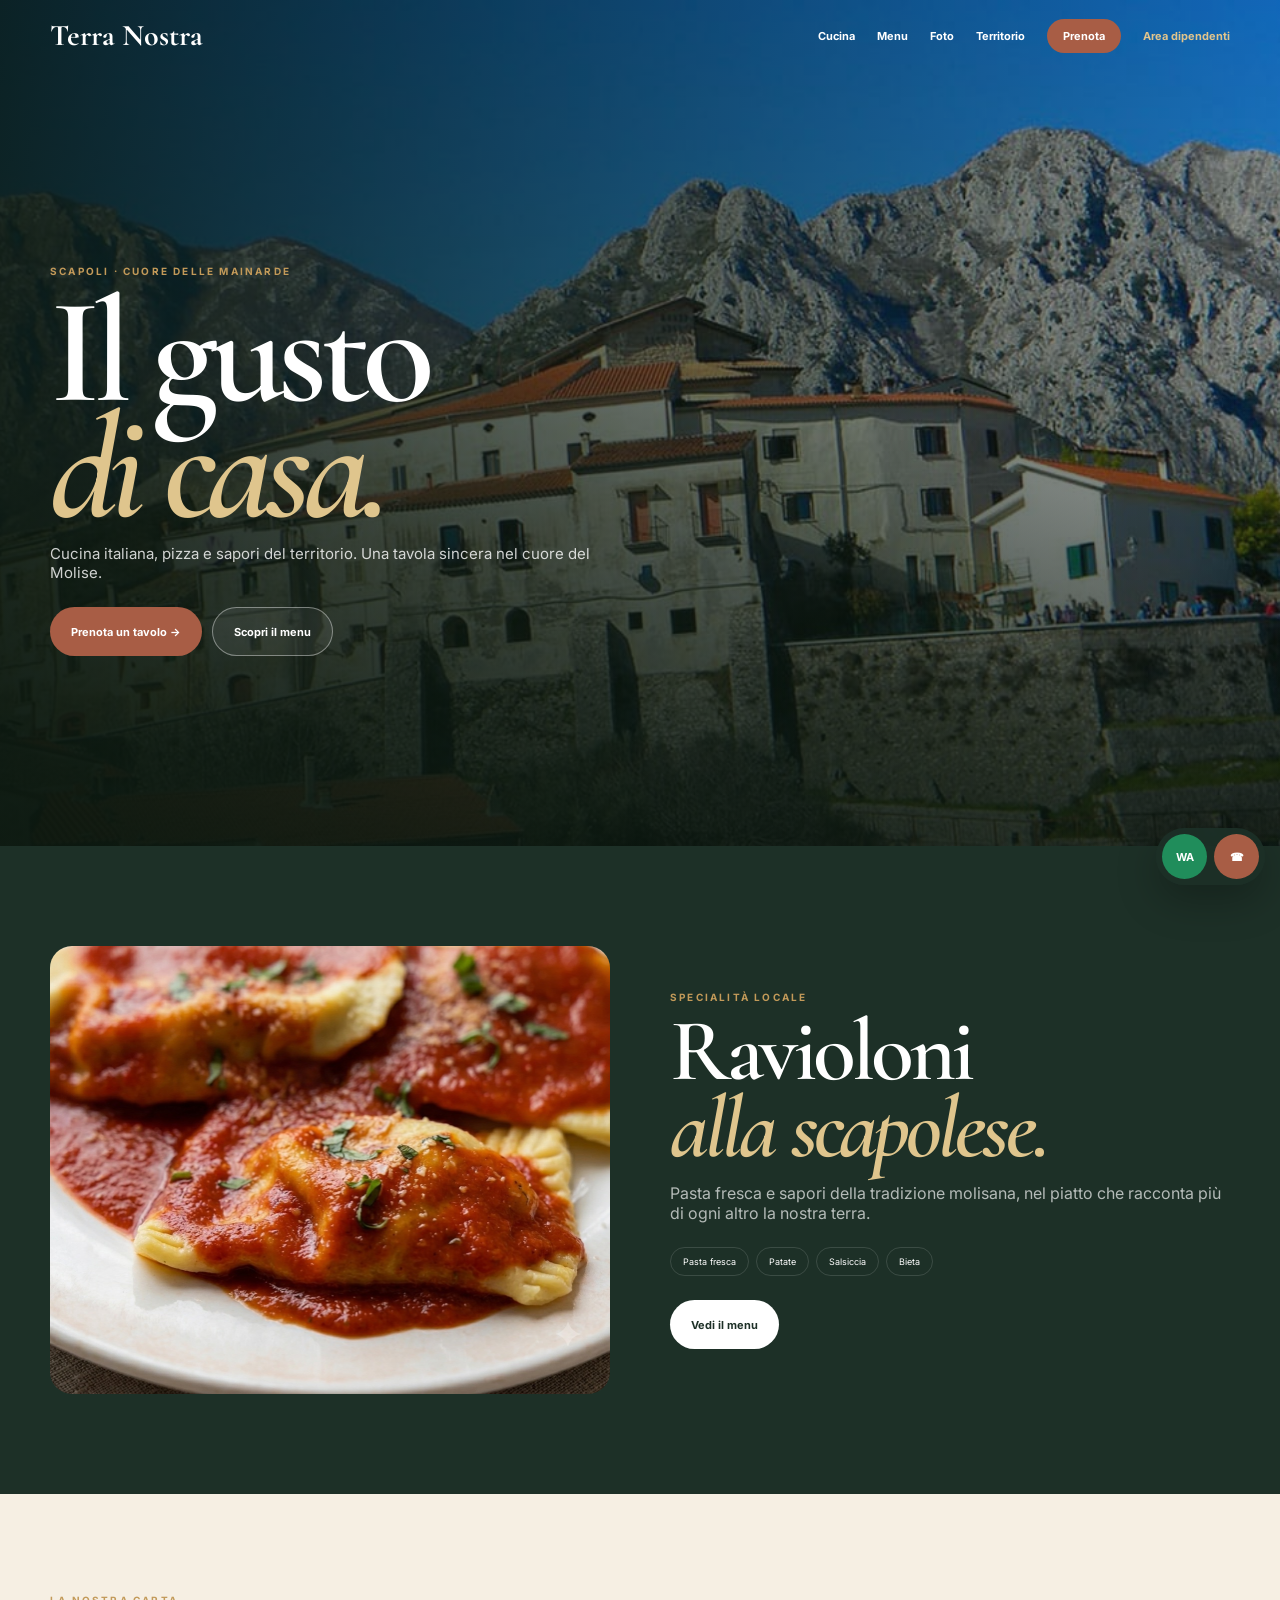
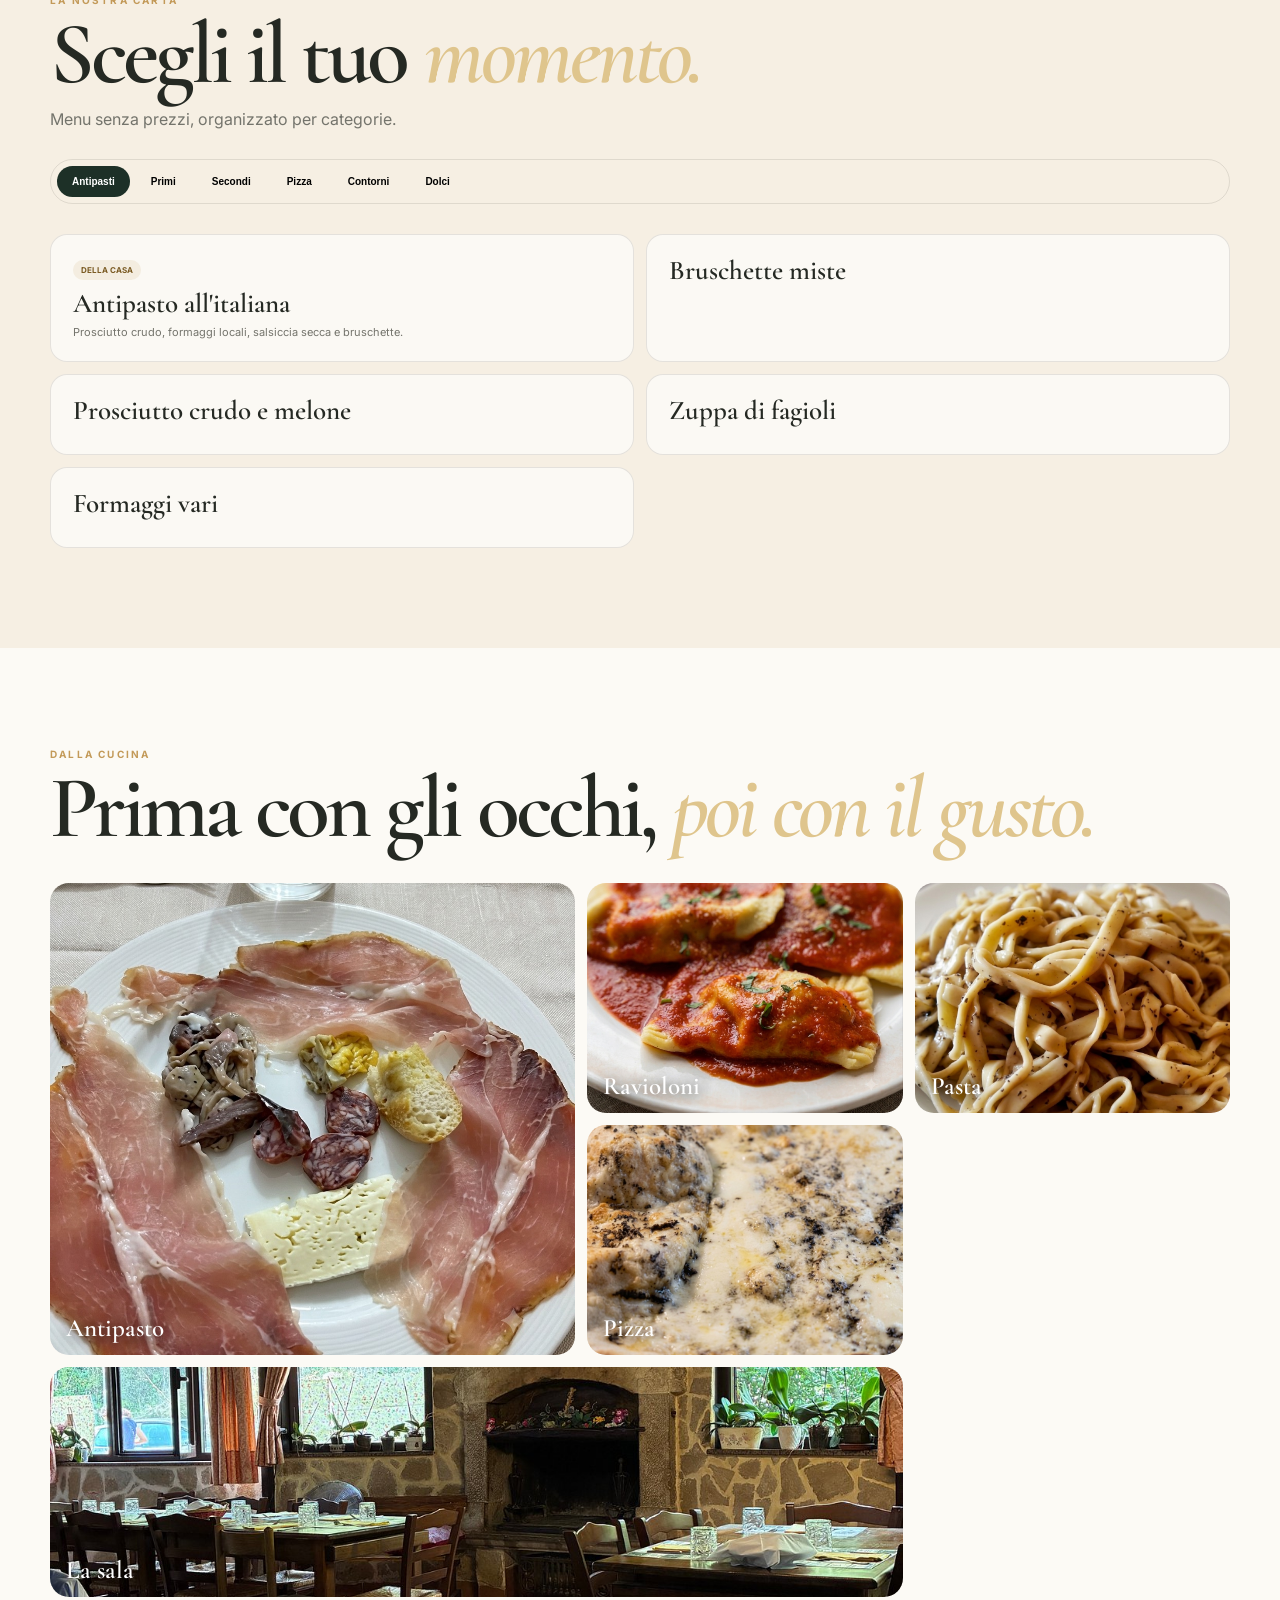
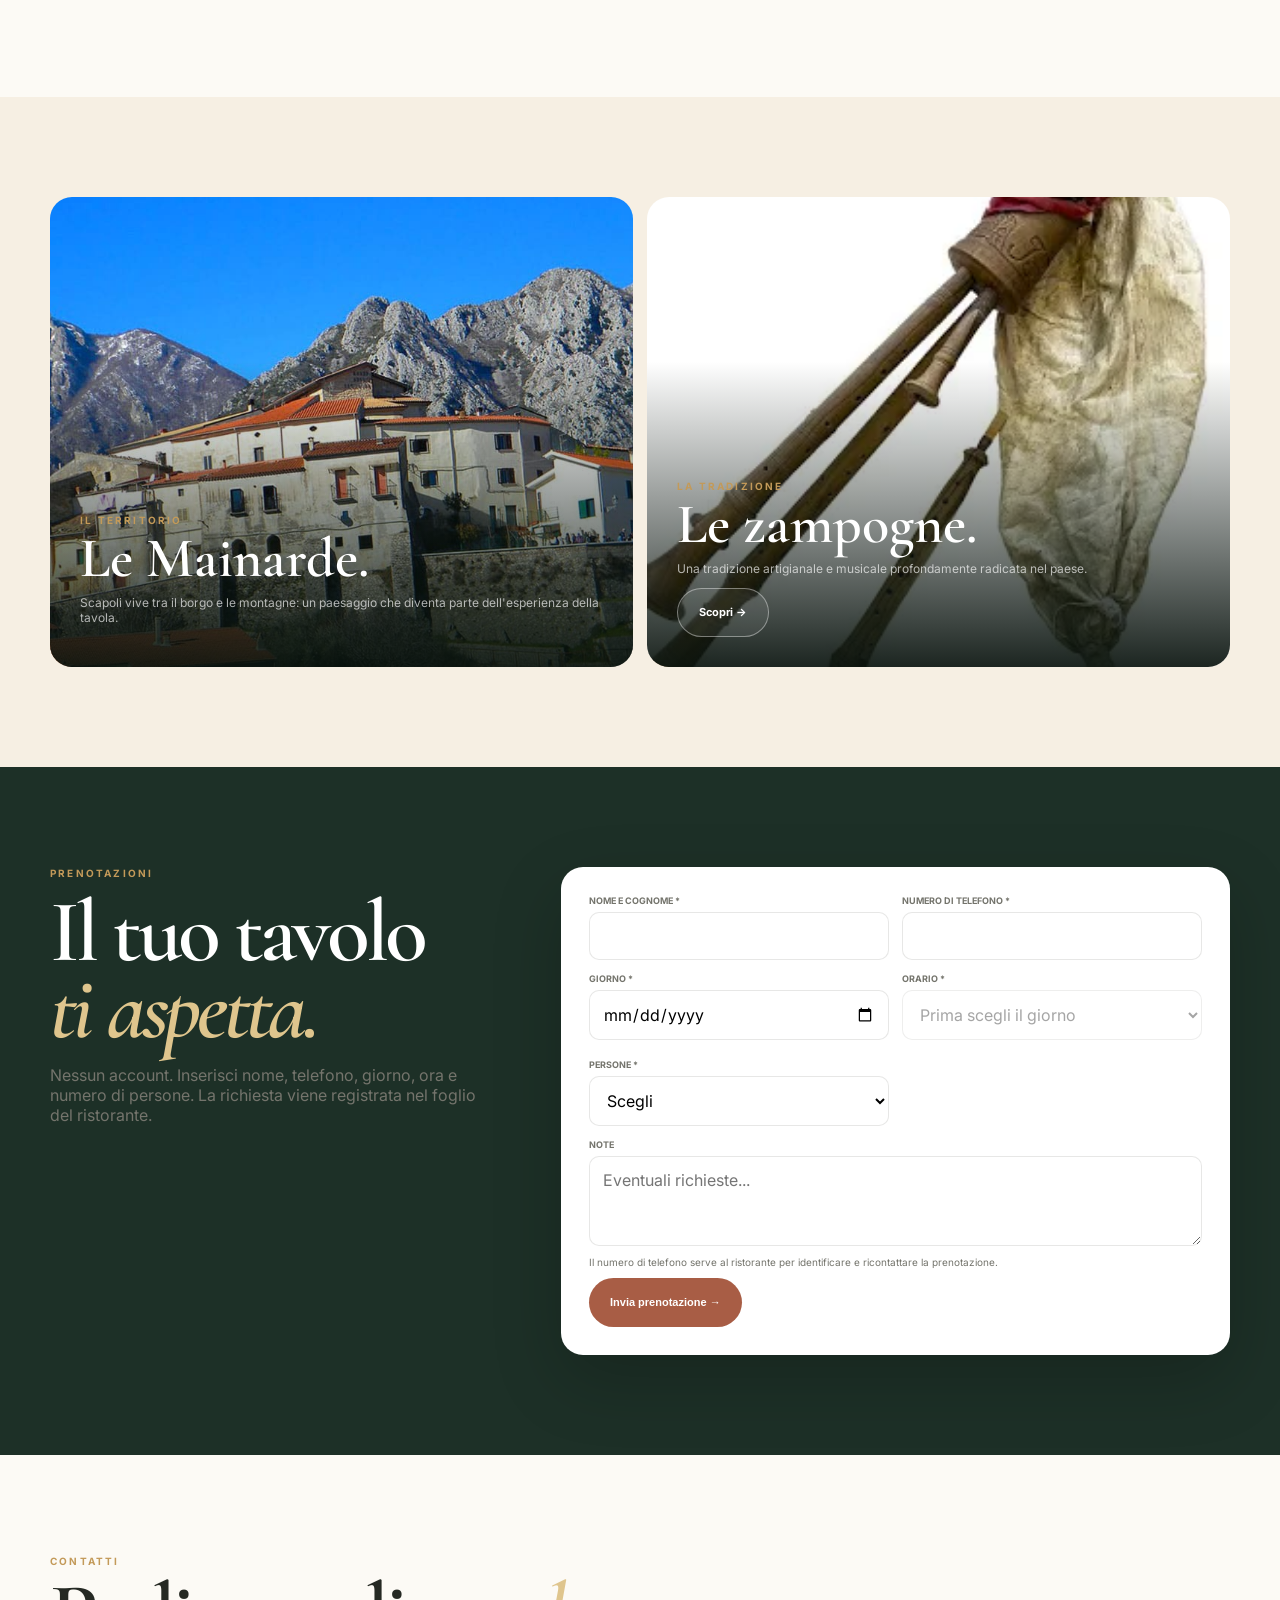
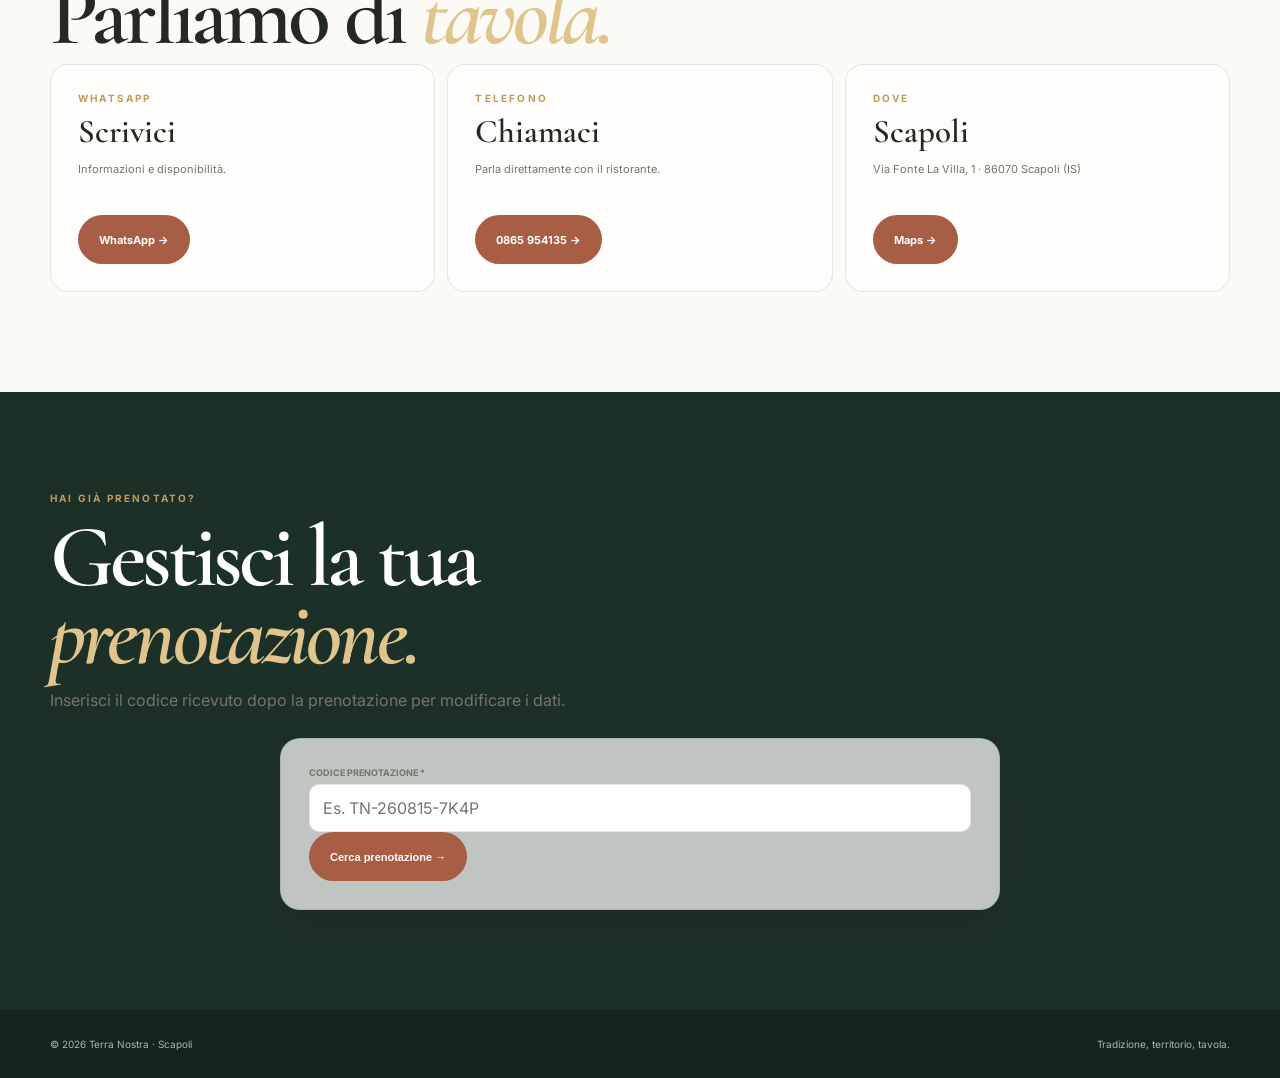
==== index.html @ eb4a8464 "Add files via upload" ====
<!doctype html>
<html lang="it">
<head>
<meta charset="utf-8"><meta name="viewport" content="width=device-width,initial-scale=1">
<title>Terra Nostra · Scapoli</title>
<meta name="description" content="Terra Nostra a Scapoli: cucina molisana, pizza e sapori delle Mainarde.">
<link rel="preconnect" href="https://fonts.googleapis.com"><link rel="preconnect" href="https://fonts.gstatic.com" crossorigin>
<link href="https://fonts.googleapis.com/css2?family=Cormorant+Garamond:wght@500;600;700&family=Inter:wght@400;500;600;700&display=swap" rel="stylesheet">
<style>
:root{--green:#1d3027;--green2:#294236;--cream:#f6efe3;--paper:#fcfaf5;--terra:#a85d45;--gold:#c39a59;--ink:#252923;--muted:#74746c;--line:#2529231c;--serif:"Cormorant Garamond",Georgia,serif;--sans:Inter,Arial,sans-serif}
*{box-sizing:border-box}html{scroll-behavior:smooth}body{margin:0;background:var(--paper);color:var(--ink);font-family:var(--sans)}a{text-decoration:none;color:inherit}.container{width:min(calc(100% - 34px),1180px);margin:auto}
header{position:fixed;z-index:20;width:100%;top:0;padding:17px 0;color:#fff;transition:.35s}header.scrolled{background:#fcfaf5ed;color:var(--ink);backdrop-filter:blur(16px);box-shadow:0 8px 28px #0000000b}.nav{display:flex;align-items:center;justify-content:space-between}.logo{font:700 30px var(--serif)}nav{display:flex;gap:22px;align-items:center;font-size:11px;font-weight:700}.nav-btn{padding:10px 16px;background:var(--terra);border-radius:999px;color:#fff!important}
.hero{min-height:94svh;position:relative;display:flex;align-items:end;color:#fff;overflow:hidden}.hero>img{position:absolute;inset:0;width:100%;height:100%;object-fit:cover}.hero:after{content:"";position:absolute;inset:0;background:linear-gradient(90deg,#0c1910e8,#0c19104b),linear-gradient(0deg,#08120dcc,transparent 60%)}.hero-content{position:relative;z-index:1;padding:165px 0 90px}.eyebrow{font-size:10px;letter-spacing:.22em;text-transform:uppercase;font-weight:700;color:var(--gold)}.hero h1{font:600 clamp(72px,12vw,150px)/.77 var(--serif);letter-spacing:-.055em;margin:18px 0}.hero h1 em,h2 em{color:#dfc58d}.hero p{max-width:570px;color:#fffC;font-size:15px}.buttons{display:flex;gap:10px;flex-wrap:wrap;margin-top:25px}.btn{display:inline-flex;align-items:center;justify-content:center;min-height:49px;padding:0 21px;border:0;border-radius:999px;font-size:11px;font-weight:700;cursor:pointer;transition:.25s}.btn:hover{transform:translateY(-2px)}.primary{background:var(--terra);color:#fff}.light{background:#fff;color:var(--green)}.outline{background:#fff1;border:1px solid #fff6;color:#fff}
section{padding:100px 0}h2{font:600 clamp(54px,7vw,88px)/.88 var(--serif);letter-spacing:-.045em;margin:10px 0}.split{display:grid;grid-template-columns:1fr 1fr;gap:60px;align-items:center}.dark{background:var(--green);color:#fff}.dark .muted{color:#fffA}.photo{width:100%;aspect-ratio:1/.8;object-fit:cover;border-radius:22px}.muted{color:var(--muted)}.chips{display:flex;flex-wrap:wrap;gap:7px;margin:24px 0}.chip{border:1px solid #fff2;padding:8px 12px;border-radius:999px;font-size:9px}
.menu,.culture{background:var(--cream)}.tabs{display:flex;gap:6px;overflow:auto;margin:30px 0;padding:6px;border:1px solid var(--line);border-radius:999px}.tab{border:0;background:transparent;padding:10px 15px;border-radius:999px;font-size:10px;font-weight:700;white-space:nowrap;cursor:pointer}.tab.active{background:var(--green);color:#fff}.panel{display:none}.panel.active{display:block}.menu-grid{display:grid;grid-template-columns:1fr 1fr;gap:12px}.dish{padding:22px;border:1px solid var(--line);border-radius:17px;background:#fff9;transition:.25s}.dish:hover{background:#fff;transform:translateY(-3px);box-shadow:0 18px 45px #1d302714}.dish h3{font:600 27px/1 var(--serif);margin:0 0 8px}.dish p{font-size:11px;color:var(--muted);margin:0}.badge{display:inline-block;padding:5px 8px;border-radius:999px;background:#c39a5922;color:#7a5a22;font-size:8px;font-weight:700;text-transform:uppercase;margin-bottom:10px}
.gallery{display:grid;grid-template-columns:1.25fr .75fr .75fr;grid-auto-rows:230px;gap:12px;margin-top:35px}.gallery figure{position:relative;margin:0;overflow:hidden;border-radius:19px}.gallery figure:first-child{grid-row:span 2}.gallery figure:last-child{grid-column:span 2}.gallery img{width:100%;height:100%;object-fit:cover;transition:.6s}.gallery figure:hover img{transform:scale(1.06)}.gallery figcaption{position:absolute;left:16px;bottom:12px;color:#fff;font:600 25px var(--serif);text-shadow:0 2px 15px #000}
.culture-grid{display:grid;grid-template-columns:1fr 1fr;gap:14px}.culture-card{position:relative;min-height:470px;overflow:hidden;border-radius:22px;color:#fff}.culture-card img{position:absolute;inset:0;width:100%;height:100%;object-fit:cover}.culture-card:after{content:"";position:absolute;inset:0;background:linear-gradient(0deg,#08120dea,transparent 65%)}.culture-text{position:absolute;z-index:1;left:30px;right:30px;bottom:30px}.culture-text h3{font:600 56px/.88 var(--serif);margin:8px 0}.culture-text p{font-size:12px;color:#fffa}
.booking{background:var(--green);color:#fff}.booking-grid{display:grid;grid-template-columns:.8fr 1.2fr;gap:65px;align-items:start}.booking h2{margin-top:15px}.booking-card{background:#fff;color:var(--ink);padding:28px;border-radius:22px;box-shadow:0 25px 70px #0003}.form-grid{display:grid;grid-template-columns:1fr 1fr;gap:13px}.field{display:flex;flex-direction:column;gap:6px}.field.full{grid-column:1/-1}.field label{font-size:9px;font-weight:700;text-transform:uppercase;color:var(--muted)}input,select,textarea{font:inherit;width:100%;padding:13px;border:1px solid var(--line);border-radius:10px;outline:0;background:#fff}textarea{min-height:90px;resize:vertical}.note{font-size:10px;color:var(--muted)}.status{display:none;margin-top:12px;padding:12px;border-radius:10px;font-size:11px}.status.show{display:block}.ok{background:#e8f5ed;color:#20613b}.error{background:#fbeaea;color:#8a2e2e}.booking-success{display:none;margin-top:16px;padding:18px;border-radius:14px;background:#f6efe3;border:1px solid #c39a5940}.booking-success.show{display:block}.booking-code{font:700 34px/1 var(--serif);letter-spacing:.08em;color:var(--green);margin:8px 0 14px}.wa-booking{background:#208d5b;color:#fff;margin-top:10px}
.contacts{display:grid;grid-template-columns:repeat(3,1fr);gap:12px}.contact{padding:27px;border:1px solid var(--line);border-radius:18px;background:#fff9}.contact h3{font:600 33px var(--serif);margin:8px 0}.contact p{font-size:11px;color:var(--muted);min-height:42px}footer{background:#14231c;color:#fffa;padding:28px 0;font-size:10px}.footer{display:flex;justify-content:space-between}.admin-link{color:#e2c58c}.floating{position:fixed;z-index:19;right:15px;bottom:15px;display:flex;gap:7px;padding:6px;border-radius:999px;background:#1d3027ed;box-shadow:0 15px 40px #0004}.floating a{width:45px;height:45px;border-radius:50%;display:grid;place-items:center;color:#fff;font-size:11px;font-weight:700}.wa{background:#208d5b}.phone{background:var(--terra)}
@media(max-width:800px){nav{display:none}.split,.booking-grid,.culture-grid,.contacts{grid-template-columns:1fr}.menu-grid,.form-grid{grid-template-columns:1fr}.field.full{grid-column:auto}.gallery{grid-template-columns:1fr 1fr;grid-auto-rows:180px}.gallery figure:first-child{grid-column:span 2;grid-row:auto}.gallery figure:last-child{grid-column:span 2}}

.manage-card{max-width:720px;margin:28px auto 0;padding:28px;border-radius:20px;background:rgba(255,255,255,.72);border:1px solid rgba(31,48,39,.12);box-shadow:0 18px 50px rgba(0,0,0,.08);backdrop-filter:blur(10px)}
.manage-result{margin-top:18px;padding:20px;border-radius:16px;background:#f6efe3;display:grid;gap:8px}
.manage-result[hidden]{display:none}
</style>
</head>
<body>
<header id="header"><div class="container nav"><a class="logo" href="#home">Terra Nostra</a><nav><a href="#cucina">Cucina</a><a href="#menu">Menu</a><a href="#galleria">Foto</a><a href="#territorio">Territorio</a><a class="nav-btn" href="#prenota">Prenota</a><a class="admin-link" href="staff.html">Area dipendenti</a></nav></div></header>

<section class="hero" id="home"><img src="scapoli.jpg" alt="Scapoli e le Mainarde" fetchpriority="high"><div class="container hero-content"><div class="eyebrow">Scapoli · Cuore delle Mainarde</div><h1>Il gusto<br><em>di casa.</em></h1><p>Cucina italiana, pizza e sapori del territorio. Una tavola sincera nel cuore del Molise.</p><div class="buttons"><a class="btn primary" href="#prenota">Prenota un tavolo →</a><a class="btn outline" href="#menu">Scopri il menu</a></div></div></section>

<section class="dark" id="cucina"><div class="container split"><img class="photo" src="ravioli.jpg" alt="Ravioloni alla scapolese" loading="lazy"><div><div class="eyebrow">Specialità locale</div><h2>Ravioloni<br><em>alla scapolese.</em></h2><p class="muted">Pasta fresca e sapori della tradizione molisana, nel piatto che racconta più di ogni altro la nostra terra.</p><div class="chips"><span class="chip">Pasta fresca</span><span class="chip">Patate</span><span class="chip">Salsiccia</span><span class="chip">Bieta</span></div><a class="btn light" href="#menu">Vedi il menu</a></div></div></section>

<section class="menu" id="menu"><div class="container"><div class="eyebrow">La nostra carta</div><h2>Scegli il tuo <em>momento.</em></h2><p class="muted">Menu senza prezzi, organizzato per categorie.</p>
<div class="tabs"><button class="tab active" data-target="antipasti">Antipasti</button><button class="tab" data-target="primi">Primi</button><button class="tab" data-target="secondi">Secondi</button><button class="tab" data-target="pizza">Pizza</button><button class="tab" data-target="contorni">Contorni</button><button class="tab" data-target="dolci">Dolci</button></div>
<div class="panel active" id="antipasti"><div class="menu-grid"><div class="dish"><span class="badge">Della casa</span><h3>Antipasto all'italiana</h3><p>Prosciutto crudo, formaggi locali, salsiccia secca e bruschette.</p></div><div class="dish"><h3>Bruschette miste</h3></div><div class="dish"><h3>Prosciutto crudo e melone</h3></div><div class="dish"><h3>Zuppa di fagioli</h3></div><div class="dish"><h3>Formaggi vari</h3></div></div></div>
<div class="panel" id="primi"><div class="menu-grid"><div class="dish"><span class="badge">Specialità locale</span><h3>Ravioloni alla scapolese</h3><p>Patate, salsiccia, bieta e prosciutto crudo.</p></div><div class="dish"><h3>Fettuccine al cinghiale</h3></div><div class="dish"><span class="badge">Consigliato</span><h3>Fettuccine ai porcini</h3></div><div class="dish"><h3>Fettuccine al capriolo</h3></div><div class="dish"><h3>Lasagne alla bolognese</h3></div><div class="dish"><h3>Raviolini al tartufo</h3></div></div></div>
<div class="panel" id="secondi"><div class="menu-grid"><div class="dish"><span class="badge">Alla brace</span><h3>Arrosto misto</h3></div><div class="dish"><h3>Bistecca di vitello</h3></div><div class="dish"><h3>Bistecca di maiale</h3></div><div class="dish"><h3>Agnello arrosto</h3></div><div class="dish"><h3>Salsiccia di maiale</h3></div><div class="dish"><h3>Vitello con rucola e porcini</h3></div></div></div>
<div class="panel" id="pizza"><div class="menu-grid"><div class="dish"><span class="badge">Bianca</span><h3>Tartufo</h3></div><div class="dish"><span class="badge">Bianca</span><h3>Porcini</h3></div><div class="dish"><span class="badge">Bianca</span><h3>Rucola e crudo</h3></div><div class="dish"><span class="badge">Bianca</span><h3>Quattro formaggi</h3></div><div class="dish"><span class="badge">Rossa</span><h3>Margherita</h3></div><div class="dish"><span class="badge">Rossa</span><h3>Diavola</h3></div><div class="dish"><span class="badge">Rossa</span><h3>Boscaiola</h3></div><div class="dish"><span class="badge">Specialità</span><h3>Terra Nostra</h3></div><div class="dish"><h3>Quattro stagioni</h3></div><div class="dish"><h3>Calzone</h3></div></div></div>
<div class="panel" id="contorni"><div class="menu-grid"><div class="dish"><h3>Insalata verde-mista</h3></div><div class="dish"><h3>Patatine fritte</h3></div><div class="dish"><h3>Verdure grigliate</h3></div><div class="dish"><h3>Insalata di zucchine</h3></div></div></div>
<div class="panel" id="dolci"><div class="menu-grid"><div class="dish"><h3>Pan di Stelle</h3></div><div class="dish"><h3>Tiramisù</h3></div><div class="dish"><h3>Crostata</h3></div><div class="dish"><h3>Dolce del giorno</h3></div></div></div>
</div></section>

<section id="galleria"><div class="container"><div class="eyebrow">Dalla cucina</div><h2>Prima con gli occhi, <em>poi con il gusto.</em></h2><div class="gallery"><figure><img src="antipasto.jpg" alt="Antipasto" loading="lazy"><figcaption>Antipasto</figcaption></figure><figure><img src="ravioli.jpg" alt="Ravioloni" loading="lazy"><figcaption>Ravioloni</figcaption></figure><figure><img src="pasta.jpg" alt="Pasta fresca" loading="lazy"><figcaption>Pasta</figcaption></figure><figure><img src="pizza.jpg" alt="Pizza" loading="lazy"><figcaption>Pizza</figcaption></figure><figure><img src="caption(1).jpg" alt="La sala" loading="lazy"><figcaption>La sala</figcaption></figure></div></div></section>

<section class="culture" id="territorio"><div class="container culture-grid"><article class="culture-card"><img src="scapoli.jpg" alt="Scapoli e le Mainarde" loading="lazy"><div class="culture-text"><div class="eyebrow">Il territorio</div><h3>Le Mainarde.</h3><p>Scapoli vive tra il borgo e le montagne: un paesaggio che diventa parte dell'esperienza della tavola.</p></div></article><article class="culture-card"><img src="zampogna.jpg" alt="Zampogna tradizionale di Scapoli" loading="lazy"><div class="culture-text"><div class="eyebrow">La tradizione</div><h3>Le zampogne.</h3><p>Una tradizione artigianale e musicale profondamente radicata nel paese.</p><a class="btn outline" href="https://www.museodellazampogna.it/it/" target="_blank" rel="noopener noreferrer">Scopri →</a></div></article></div></section>

<section class="booking" id="prenota"><div class="container booking-grid"><div><div class="eyebrow">Prenotazioni</div><h2>Il tuo tavolo<br><em>ti aspetta.</em></h2><p class="muted">Nessun account. Inserisci nome, telefono, giorno, ora e numero di persone. La richiesta viene registrata nel foglio del ristorante.</p></div><div class="booking-card"><form id="bookingForm"><div class="form-grid"><div class="field"><label>Nome e cognome *</label><input id="name" required maxlength="100" autocomplete="name"></div><div class="field"><label>Numero di telefono *</label><input id="phone" required maxlength="25" autocomplete="tel" inputmode="tel"></div><div class="field"><label>Giorno *</label><input id="date" type="date" required></div><div class="field"><label>Orario *</label><select id="time" required><option value="">Prima scegli il giorno</option></select><div id="capacityStatus" class="note"></div></div><div class="field"><label>Persone *</label><select id="people" required><option value="">Scegli</option><option>1</option><option>2</option><option>3</option><option>4</option><option>5</option><option>6</option><option>7</option><option>8</option><option>9</option><option>10</option><option>11</option><option>12</option><option>13</option><option>14</option><option>15</option><option>16</option><option>17</option><option>18</option><option>19</option><option>20</option><option>21</option><option>22</option><option>23</option><option>24</option><option>25</option><option>26</option><option>27</option><option>28</option><option>29</option><option>30</option><option>31</option><option>32</option><option>33</option><option>34</option><option>35</option><option>36</option><option>37</option><option>38</option><option>39</option><option>40</option><option>41</option><option>42</option><option>43</option><option>44</option><option>45</option><option>46</option><option>47</option><option>48</option><option>49</option><option>50</option><option>51</option><option>52</option><option>53</option><option>54</option><option>55</option><option>56</option><option>57</option><option>58</option><option>59</option><option>60</option><option>61</option><option>62</option><option>63</option><option>64</option><option>65</option><option>66</option><option>67</option><option>68</option><option>69</option><option>70</option><option>71</option><option>72</option><option>73</option><option>74</option><option>75</option><option>76</option><option>77</option><option>78</option><option>79</option><option>80</option><option>81</option><option>82</option><option>83</option><option>84</option><option>85</option><option>86</option><option>87</option><option>88</option><option>89</option><option>90</option><option>91</option><option>92</option><option>93</option><option>94</option><option>95</option><option>96</option><option>97</option><option>98</option><option>99</option><option>100</option></select></div><div class="field full"><label>Note</label><textarea id="notes" maxlength="500" placeholder="Eventuali richieste..."></textarea></div></div><p class="note">Il numero di telefono serve al ristorante per identificare e ricontattare la prenotazione.</p><button class="btn primary" id="submit" type="submit">Invia prenotazione →</button><div id="status" class="status"></div>
<div id="bookingSuccess" class="booking-success">
  <div class="eyebrow">PRENOTAZIONE RICEVUTA</div>
  <div>Il tuo codice di prenotazione è:</div>
  <div id="bookingCode" class="booking-code"></div>
  <div class="note">Conserva questo codice: ti servirà per gestire la prenotazione.</div>
  <a id="whatsappBooking" class="btn wa-booking" href="#" target="_blank" rel="noopener noreferrer">
    Invia il codice su WhatsApp →
  </a>
</div>
</form></div></div></section>

<section><div class="container"><div class="eyebrow">Contatti</div><h2>Parliamo di <em>tavola.</em></h2><div class="contacts"><div class="contact"><div class="eyebrow">WhatsApp</div><h3>Scrivici</h3><p>Informazioni e disponibilità.</p><a class="btn primary" href="https://wa.me/390865954135?text=Ciao!%20Vorrei%20informazioni%20per%20prenotare%20un%20tavolo%20da%20Terra%20Nostra" target="_blank" rel="noopener noreferrer">WhatsApp →</a></div><div class="contact"><div class="eyebrow">Telefono</div><h3>Chiamaci</h3><p>Parla direttamente con il ristorante.</p><a class="btn primary" href="tel:+390865954135">0865 954135 →</a></div><div class="contact"><div class="eyebrow">Dove</div><h3>Scapoli</h3><p>Via Fonte La Villa, 1 · 86070 Scapoli (IS)</p><a class="btn primary" href="https://www.google.com/maps/search/?api=1&query=Terra%20Nostra%20Via%20Fonte%20La%20Villa%201%20Scapoli" target="_blank" rel="noopener noreferrer">Maps →</a></div></div></div></section>



<section class="booking manage-booking" id="gestisci">
  <div class="container">
    <div class="eyebrow">Hai già prenotato?</div>
    <h2>Gestisci la tua<br><em>prenotazione.</em></h2>
    <p class="muted">Inserisci il codice ricevuto dopo la prenotazione per modificare i dati.</p>

    <div class="manage-card">
      <div class="field">
        <label for="manageCode">Codice prenotazione *</label>
        <input id="manageCode" type="text" maxlength="30"
               placeholder="Es. TN-260815-7K4P" autocomplete="off" required>
      </div>

      <button class="btn primary" id="checkBooking" type="button">
        Cerca prenotazione →
      </button>

      <div id="manageStatus" class="status"></div>

      <form id="editBookingForm" class="manage-result" hidden>
        <div class="field">
          <label>Nome e cognome *</label>
          <input id="editName" required maxlength="100">
        </div>

        <div class="field">
          <label>Numero di telefono *</label>
          <input id="editPhone" required maxlength="25" inputmode="tel">
        </div>

        <div class="field">
          <label>Data *</label>
          <input id="editDate" type="date" required>
        </div>

        <div class="field">
          <label>Orario *</label>
          <select id="editTime" required></select>
        </div>

        <div class="field">
          <label>Persone *</label>
          <select id="editPeople" required></select>
        </div>

        <div class="field">
          <label>Note *</label>
          <textarea id="editNotes" required maxlength="500"></textarea>
        </div>

        <div class="notice">
          Stato prenotazione: <strong id="manageStateOut">—</strong>
        </div>

        <button class="btn primary" id="saveBooking" type="submit">
          Salva modifiche
        </button>
      </form>
    </div>
  </div>
</section>

<footer><div class="container footer"><span>© <span id="year"></span> Terra Nostra · Scapoli</span><span>Tradizione, territorio, tavola.</span></div></footer>
<div class="floating"><a class="wa" href="https://wa.me/390865954135?text=Ciao!%20Vorrei%20informazioni%20per%20prenotare%20un%20tavolo%20da%20Terra%20Nostra" target="_blank" rel="noopener noreferrer">WA</a><a class="phone" href="tel:+390865954135">☎</a></div>

<script>
const GOOGLE_SCRIPT_URL="https://script.google.com/macros/s/AKfycbzXYUqgHoZxoBJk9UY1HD_YRnA2krKxVwr9_PTBEyQo3oE-FQPUWWsFQPd9Ky1H-PNeBw/exec";
document.getElementById("year").textContent=new Date().getFullYear();
addEventListener("scroll",()=>document.getElementById("header").classList.toggle("scrolled",scrollY>30),{passive:true});
document.querySelectorAll(".tab").forEach(b=>b.onclick=()=>{document.querySelectorAll(".tab").forEach(x=>x.classList.remove("active"));document.querySelectorAll(".panel").forEach(x=>x.classList.remove("active"));b.classList.add("active");document.getElementById(b.dataset.target).classList.add("active")});
const dateInput=document.getElementById("date");
const nameInput=document.getElementById("name");
const phoneInput=document.getElementById("phone");
const timeInput=document.getElementById("time");
const peopleInput=document.getElementById("people");
const notesInput=document.getElementById("notes");
const submitButton=document.getElementById("submit");
const statusBox=document.getElementById("status");
const capacityStatus=document.getElementById("capacityStatus");

const ALL_TIMES=["12:30","13:00","13:30","14:00","19:30","20:00","20:30","21:00"];
const MAX_PEOPLE_PER_BOOKING=100;
const MAX_PEOPLE_PER_SHIFT=120;
const CLOSED_MESSAGE="Il ristorante è chiuso in questa giornata.";

function localDateFromInput(value){
  const parts=value.split("-");
  return new Date(Number(parts[0]),Number(parts[1])-1,Number(parts[2]));
}

function shiftForTime(time){
  if(!time) return "";
  return time.startsWith("1") && time!=="19:30" ? "pranzo" : "cena";
}

function updateBookingTimes(){
  const value=dateInput.value;
  timeInput.innerHTML="";
  capacityStatus.textContent="";

  if(!value){
    timeInput.innerHTML='<option value="">Prima scegli il giorno</option>';
    timeInput.disabled=true;
    submitButton.disabled=true;
    return;
  }

  const day=localDateFromInput(value);
  const weekday=day.getDay();

  if(weekday===5){
    timeInput.innerHTML='<option value="">Locale chiuso il venerdì</option>';
    timeInput.disabled=true;
    submitButton.disabled=true;
    statusBox.textContent=CLOSED_MESSAGE;
    statusBox.className="status show error";
    return;
  }

  let availableTimes=[...ALL_TIMES];

  if(weekday===3){
    availableTimes=availableTimes.filter(t=>["12:30","13:00","13:30","14:00"].includes(t));
  }

  if(weekday===6){
    availableTimes=availableTimes.filter(t=>t!=="19:30");
  }

  timeInput.disabled=false;
  submitButton.disabled=false;
  statusBox.className="status";

  timeInput.innerHTML='<option value="">Scegli l’orario</option>'+
    availableTimes.map(t=>`<option value="${t}">${t}</option>`).join("");

  checkCapacity();
}

function checkCapacity(){
  const value=dateInput.value;
  const time=timeInput.value;

  if(!value || !time){
    capacityStatus.textContent="";
    return;
  }

  const shift=shiftForTime(time);

  // JSONP: Apps Script restituisce il numero già prenotato per quel turno.
  const callbackName="terraNostraCapacity_"+Date.now();
  window[callbackName]=function(data){
    try{
      if(data && data.full){
        capacityStatus.textContent="Turno pieno: non sono più disponibili posti per questa fascia oraria.";
        capacityStatus.style.color="#a33";
        submitButton.disabled=true;

        const option=timeInput.querySelector(`option[value="${time}"]`);
        if(option) option.textContent=`${time} — PIENO`;
      }else if(data){
        const remaining=Math.max(0,MAX_PEOPLE_PER_SHIFT-Number(data.booked||0));
        capacityStatus.textContent=`Disponibilità turno: ${remaining} persone.`;
        capacityStatus.style.color="";
        submitButton.disabled=false;
      }
    }finally{
      delete window[callbackName];
      const s=document.getElementById(callbackName);
      if(s) s.remove();
    }
  };

  const script=document.createElement("script");
  script.id=callbackName;
  script.src=GOOGLE_SCRIPT_URL+
    "?action=availability&date="+encodeURIComponent(value)+
    "&shift="+encodeURIComponent(shift)+
    "&callback="+encodeURIComponent(callbackName)+
    "&_="+Date.now();

  script.onerror=function(){
    capacityStatus.textContent="";
    delete window[callbackName];
    script.remove();
  };

  document.body.appendChild(script);
}

const today=new Date();
today.setMinutes(today.getMinutes()-today.getTimezoneOffset());
dateInput.min=today.toISOString().slice(0,10);

dateInput.addEventListener("change",updateBookingTimes);
timeInput.addEventListener("change",checkCapacity);

peopleInput.addEventListener("change",function(){
  const n=Number(this.value||0);
  if(n>MAX_PEOPLE_PER_BOOKING){
    this.value=MAX_PEOPLE_PER_BOOKING;
  }
});

updateBookingTimes();

document.getElementById("bookingForm").addEventListener("submit",async function(e){
  e.preventDefault();

  const value=dateInput.value;
  const time=timeInput.value;
  const people=Number(peopleInput.value);

  if(!value){
    statusBox.textContent="Seleziona il giorno della prenotazione.";
    statusBox.className="status show error";
    return;
  }

  if(!time){
    statusBox.textContent="Seleziona l’orario.";
    statusBox.className="status show error";
    return;
  }

  if(people<1 || people>MAX_PEOPLE_PER_BOOKING){
    statusBox.textContent="Per una singola prenotazione puoi indicare da 1 a 100 persone.";
    statusBox.className="status show error";
    return;
  }

  const day=localDateFromInput(value);
  const weekday=day.getDay();

  if(weekday===5){
    statusBox.textContent=CLOSED_MESSAGE;
    statusBox.className="status show error";
    return;
  }

  if(weekday===3 && !["12:30","13:00","13:30","14:00"].includes(time)){
    statusBox.textContent="Il mercoledì sera il ristorante è chiuso.";
    statusBox.className="status show error";
    return;
  }

  if(weekday===6 && time==="19:30"){
    statusBox.textContent="Il sabato alle 19:30 non sono disponibili prenotazioni.";
    statusBox.className="status show error";
    return;
  }

  if(!GOOGLE_SCRIPT_URL.startsWith("https://script.google.com/")){
    statusBox.textContent="Il modulo non è ancora collegato a Google Sheets.";
    statusBox.className="status show error";
    return;
  }

  submitButton.disabled=true;
  submitButton.textContent="Invio in corso…";
  statusBox.className="status";
  document.getElementById("bookingSuccess").classList.remove("show");

  const payload={
    name:nameInput.value.trim(),
    phone:phoneInput.value.trim(),
    date:value,
    time:time,
    people:String(people),
    notes:notesInput.value.trim(),
    website:""
  };

  try{
    const data=await createReservationJsonp(payload);

    if(!data || !data.ok){
      throw new Error((data && data.error) || "Non è stato possibile registrare la prenotazione.");
    }

    this.reset();
    updateBookingTimes();

    const code=String(data.code||"");
    document.getElementById("bookingCode").textContent=code;

    const message=[
      "Ciao! Ho effettuato una prenotazione da Terra Nostra.",
      "",
      "Codice prenotazione: "+code,
      "Data: "+value.split("-").reverse().join("/"),
      "Ora: "+time,
      "Persone: "+people,
      "",
      "Conservo questo codice per la prenotazione."
    ].join("\n");

    document.getElementById("whatsappBooking").href=
      "https://wa.me/?text="+encodeURIComponent(message);

    document.getElementById("bookingSuccess").classList.add("show");

    statusBox.textContent="✓ Prenotazione effettuata!";
    statusBox.className="status show ok";

    document.getElementById("bookingSuccess").scrollIntoView({
      behavior:"smooth",
      block:"center"
    });

  }catch(err){
    console.error(err);
    statusBox.textContent=err.message || "Non è stato possibile inviare la prenotazione. Riprova tra poco.";
    statusBox.className="status show error";
  }finally{
    submitButton.disabled=false;
    submitButton.textContent="Invia prenotazione →";
  }
});


function createReservationJsonp(payload){
  return new Promise((resolve,reject)=>{
    const callbackName="terraNostraBooking_"+Date.now()+"_"+Math.floor(Math.random()*100000);

    const script=document.createElement("script");
    const params=new URLSearchParams({
      action:"createReservation",
      callback:callbackName,
      name:payload.name,
      phone:payload.phone,
      date:payload.date,
      time:payload.time,
      people:payload.people,
      notes:payload.notes,
      website:""
    });

    const cleanup=()=>{
      try{ delete window[callbackName]; }catch(_){}
      script.remove();
    };

    const timer=setTimeout(()=>{
      cleanup();
      reject(new Error("Il server non ha risposto. Riprova tra poco."));
    },15000);

    window[callbackName]=(data)=>{
      clearTimeout(timer);
      cleanup();
      resolve(data);
    };

    script.onerror=()=>{
      clearTimeout(timer);
      cleanup();
      reject(new Error("Errore di collegamento con il sistema di prenotazione."));
    };

    script.src=GOOGLE_SCRIPT_URL+"?"+params.toString();
    document.head.appendChild(script);
  });
}

function manageAllowedTimes(dateValue){
  if(!dateValue) return [];
  const day=localDateFromInput(dateValue);
  const weekday=day.getDay();

  if(weekday===5) return [];

  let times=[...ALL_TIMES];

  if(weekday===3){
    times=times.filter(t=>["12:30","13:00","13:30","14:00"].includes(t));
  }

  if(weekday===6){
    times=times.filter(t=>t!=="19:30");
  }

  const now=new Date();
  const today=new Date(now.getFullYear(),now.getMonth(),now.getDate());
  const selected=new Date(day.getFullYear(),day.getMonth(),day.getDate());

  if(selected.getTime()===today.getTime()){
    const currentMinutes=now.getHours()*60+now.getMinutes();
    times=times.filter(t=>{
      const [h,m]=t.split(":").map(Number);
      return h*60+m>currentMinutes;
    });
  }

  return times;
}

function fillManageTimes(selectedTime=""){
  const select=document.getElementById("editTime");
  const times=manageAllowedTimes(document.getElementById("editDate").value);

  select.innerHTML=times.length
    ? '<option value="">Scegli l’orario</option>'+times.map(t=>`<option value="${t}">${t}</option>`).join("")
    : '<option value="">Nessun orario disponibile</option>';

  if(selectedTime && times.includes(selectedTime)){
    select.value=selectedTime;
  }
}

function fillManagePeople(selectedPeople=""){
  const select=document.getElementById("editPeople");
  select.innerHTML='<option value="">Scegli</option>'+
    Array.from({length:100},(_,i)=>`<option value="${i+1}">${i+1}</option>`).join("");

  if(selectedPeople) select.value=String(selectedPeople);
}

function lookupPublicBooking(code){
  return new Promise((resolve,reject)=>{
    const callbackName="terraNostraLookup_"+Date.now()+"_"+Math.floor(Math.random()*100000);
    const script=document.createElement("script");

    const params=new URLSearchParams({
      action:"lookup",
      callback:callbackName,
      code:code
    });

    const cleanup=()=>{
      try{ delete window[callbackName]; }catch(_){}
      script.remove();
    };

    const timer=setTimeout(()=>{
      cleanup();
      reject(new Error("Il server non ha risposto. Riprova tra poco."));
    },15000);

    window[callbackName]=(result)=>{
      clearTimeout(timer);
      cleanup();
      resolve(result);
    };

    script.onerror=()=>{
      clearTimeout(timer);
      cleanup();
      reject(new Error("Errore di collegamento con il sistema di prenotazione."));
    };

    script.src=GOOGLE_SCRIPT_URL+"?"+params.toString();
    document.head.appendChild(script);
  });
}

function updatePublicBooking(data){
  return new Promise((resolve,reject)=>{
    const callbackName="terraNostraUpdate_"+Date.now()+"_"+Math.floor(Math.random()*100000);
    const script=document.createElement("script");

    const params=new URLSearchParams({
      action:"updatePublic",
      callback:callbackName,
      code:data.code,
      name:data.name,
      phone:data.phone,
      date:data.date,
      time:data.time,
      people:String(data.people),
      notes:data.notes
    });

    const cleanup=()=>{
      try{ delete window[callbackName]; }catch(_){}
      script.remove();
    };

    const timer=setTimeout(()=>{
      cleanup();
      reject(new Error("Il server non ha risposto. Riprova tra poco."));
    },15000);

    window[callbackName]=(result)=>{
      clearTimeout(timer);
      cleanup();
      resolve(result);
    };

    script.onerror=()=>{
      clearTimeout(timer);
      cleanup();
      reject(new Error("Errore di collegamento con il sistema di prenotazione."));
    };

    script.src=GOOGLE_SCRIPT_URL+"?"+params.toString();
    document.head.appendChild(script);
  });
}

document.getElementById("checkBooking")?.addEventListener("click",async()=>{
  const code=document.getElementById("manageCode").value.trim().toUpperCase();
  const status=document.getElementById("manageStatus");
  const form=document.getElementById("editBookingForm");

  if(!code){
    status.textContent="Inserisci il codice di prenotazione.";
    status.className="status show error";
    return;
  }

  status.textContent="Cerco la prenotazione…";
  status.className="status show";
  form.hidden=true;

  try{
    const data=await lookupPublicBooking(code);

    if(!data.ok){
      throw new Error(data.error||"Prenotazione non trovata.");
    }

    document.getElementById("editName").value=data.name;
    document.getElementById("editPhone").value=data.phone;
    document.getElementById("editDate").value=data.date;
    fillManageTimes(data.time);
    fillManagePeople(data.people);
    document.getElementById("editNotes").value=data.notes;
    document.getElementById("manageStateOut").textContent=data.status;

    form.hidden=false;
    status.className="status";
  }catch(err){
    status.textContent=err.message;
    status.className="status show error";
  }
});

document.getElementById("editDate")?.addEventListener("change",()=>{
  fillManageTimes();
});

document.getElementById("editBookingForm")?.addEventListener("submit",async(e)=>{
  e.preventDefault();

  const status=document.getElementById("manageStatus");
  const button=document.getElementById("saveBooking");

  const code=document.getElementById("manageCode").value.trim().toUpperCase();
  const name=document.getElementById("editName").value.trim();
  const phone=document.getElementById("editPhone").value.trim();
  const date=document.getElementById("editDate").value;
  const time=document.getElementById("editTime").value;
  const people=document.getElementById("editPeople").value;
  const notes=document.getElementById("editNotes").value.trim();

  if(!code||!name||!phone||!date||!time||!people||!notes){
    status.textContent="Compila tutti i campi obbligatori.";
    status.className="status show error";
    return;
  }

  button.disabled=true;
  button.textContent="Salvataggio…";

  try{
    const data=await updatePublicBooking({
      action:"updatePublic",
      code:code,
      name:name,
      phone:phone,
      date:date,
      time:time,
      people:people,
      notes:notes
    });

    if(!data.ok){
      throw new Error(data.error||"Non è stato possibile modificare la prenotazione.");
    }

    document.getElementById("manageStateOut").textContent=data.status;
    status.textContent="✓ Prenotazione modificata correttamente.";
    status.className="status show ok";
  }catch(err){
    status.textContent=err.message;
    status.className="status show error";
  }finally{
    button.disabled=false;
    button.textContent="Salva modifiche";
  }
});

</script>
</body>
</html>
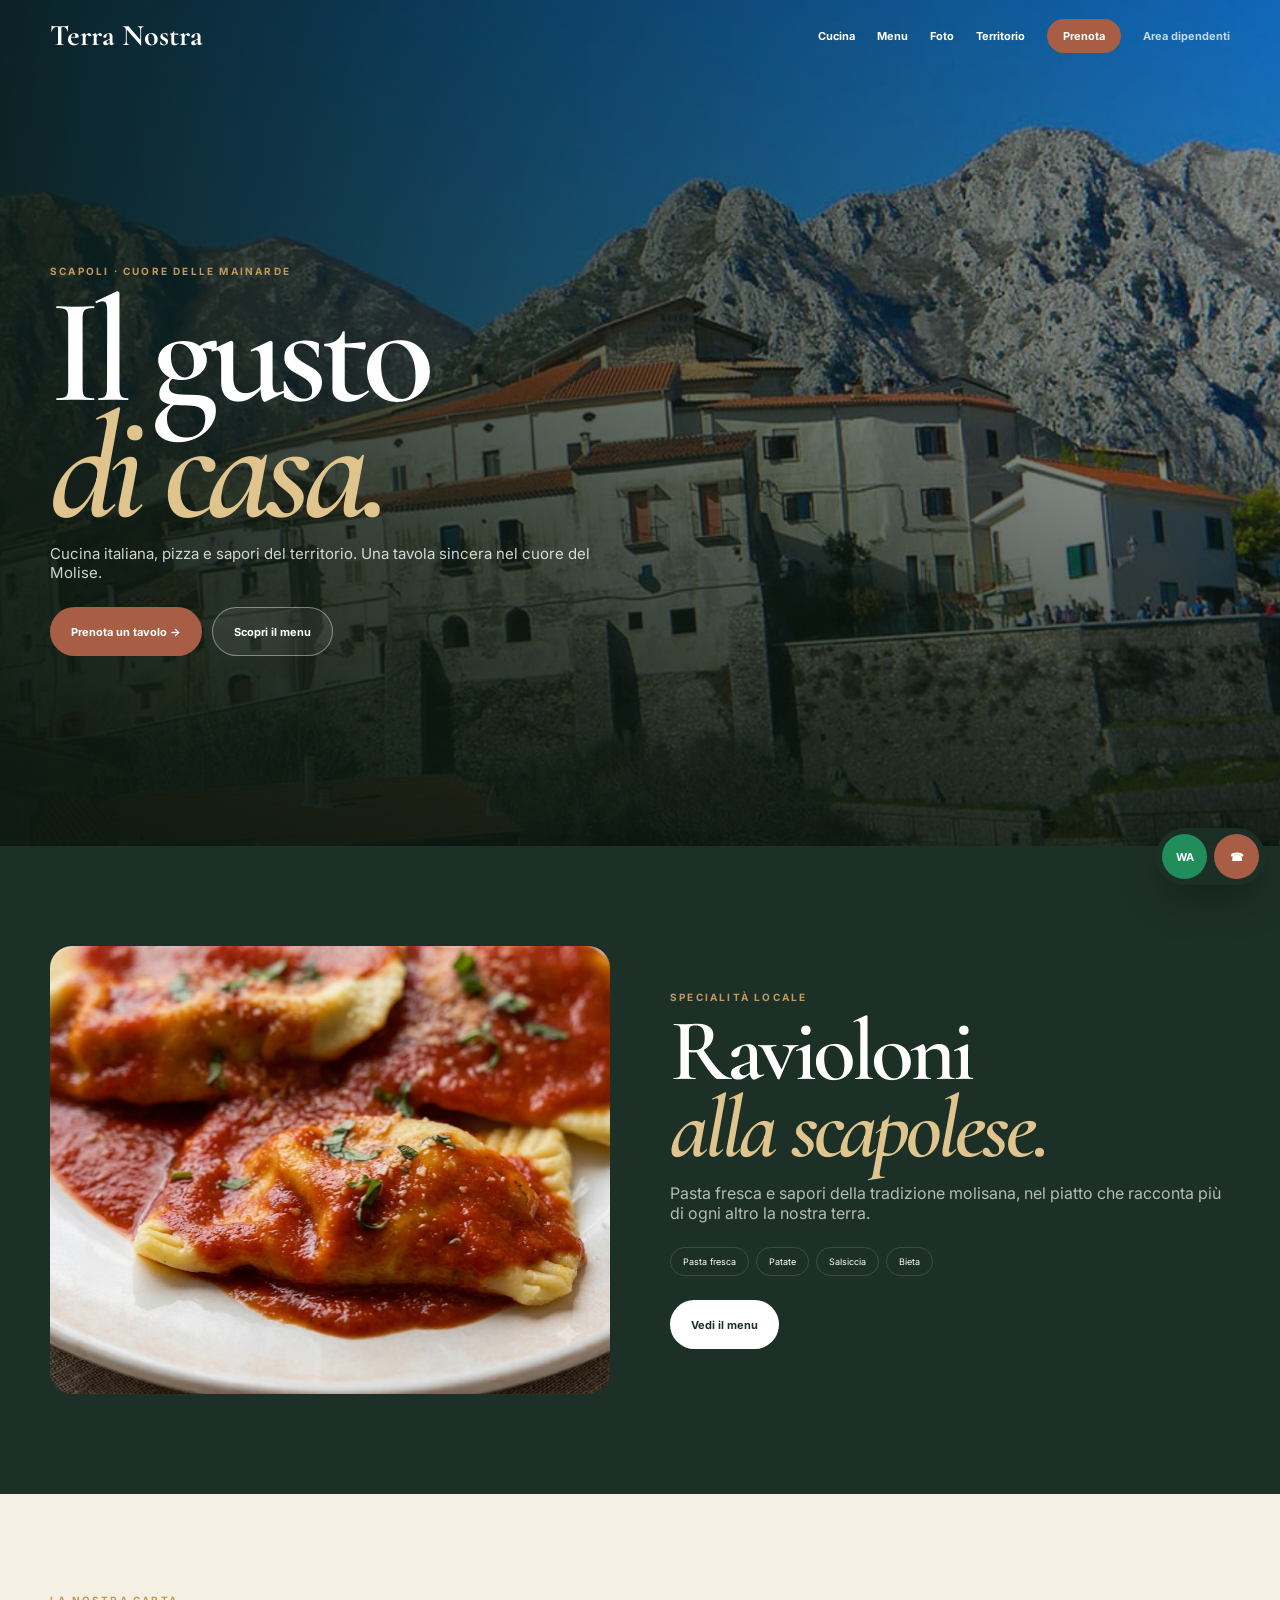
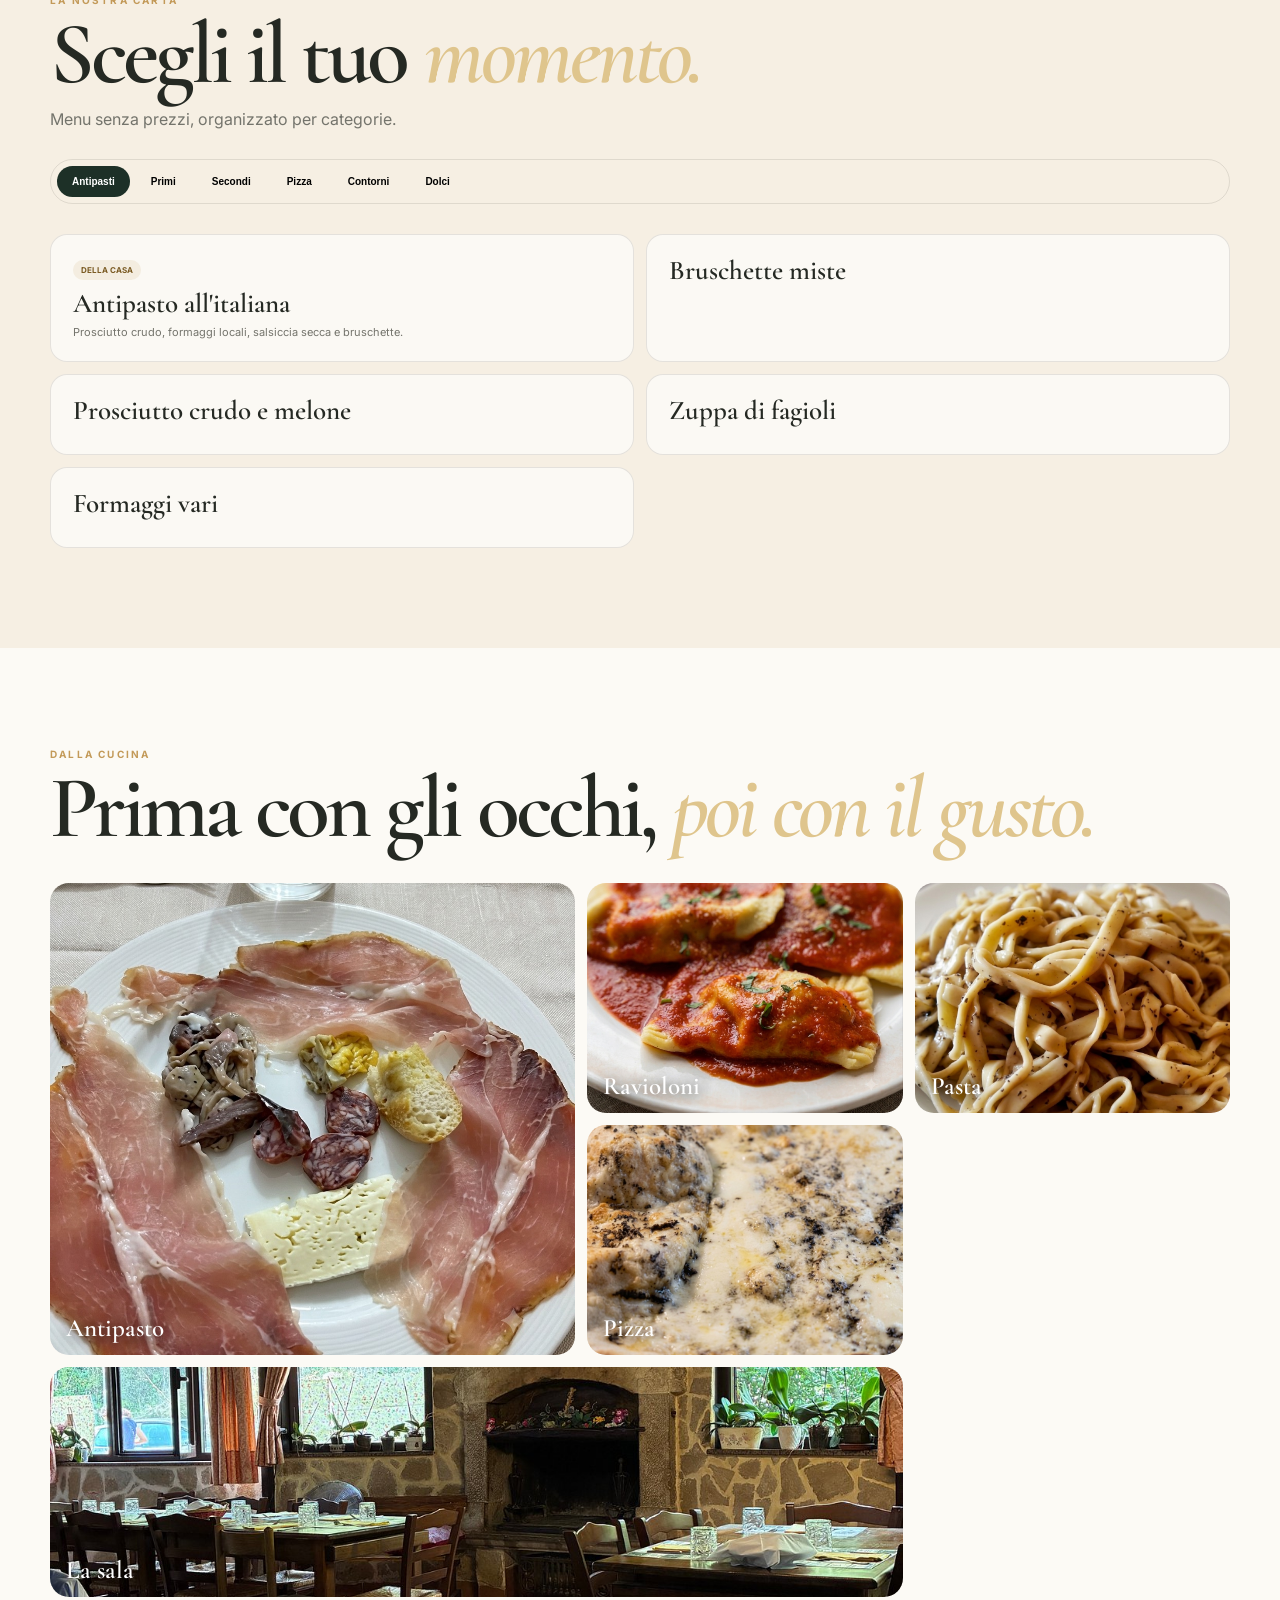
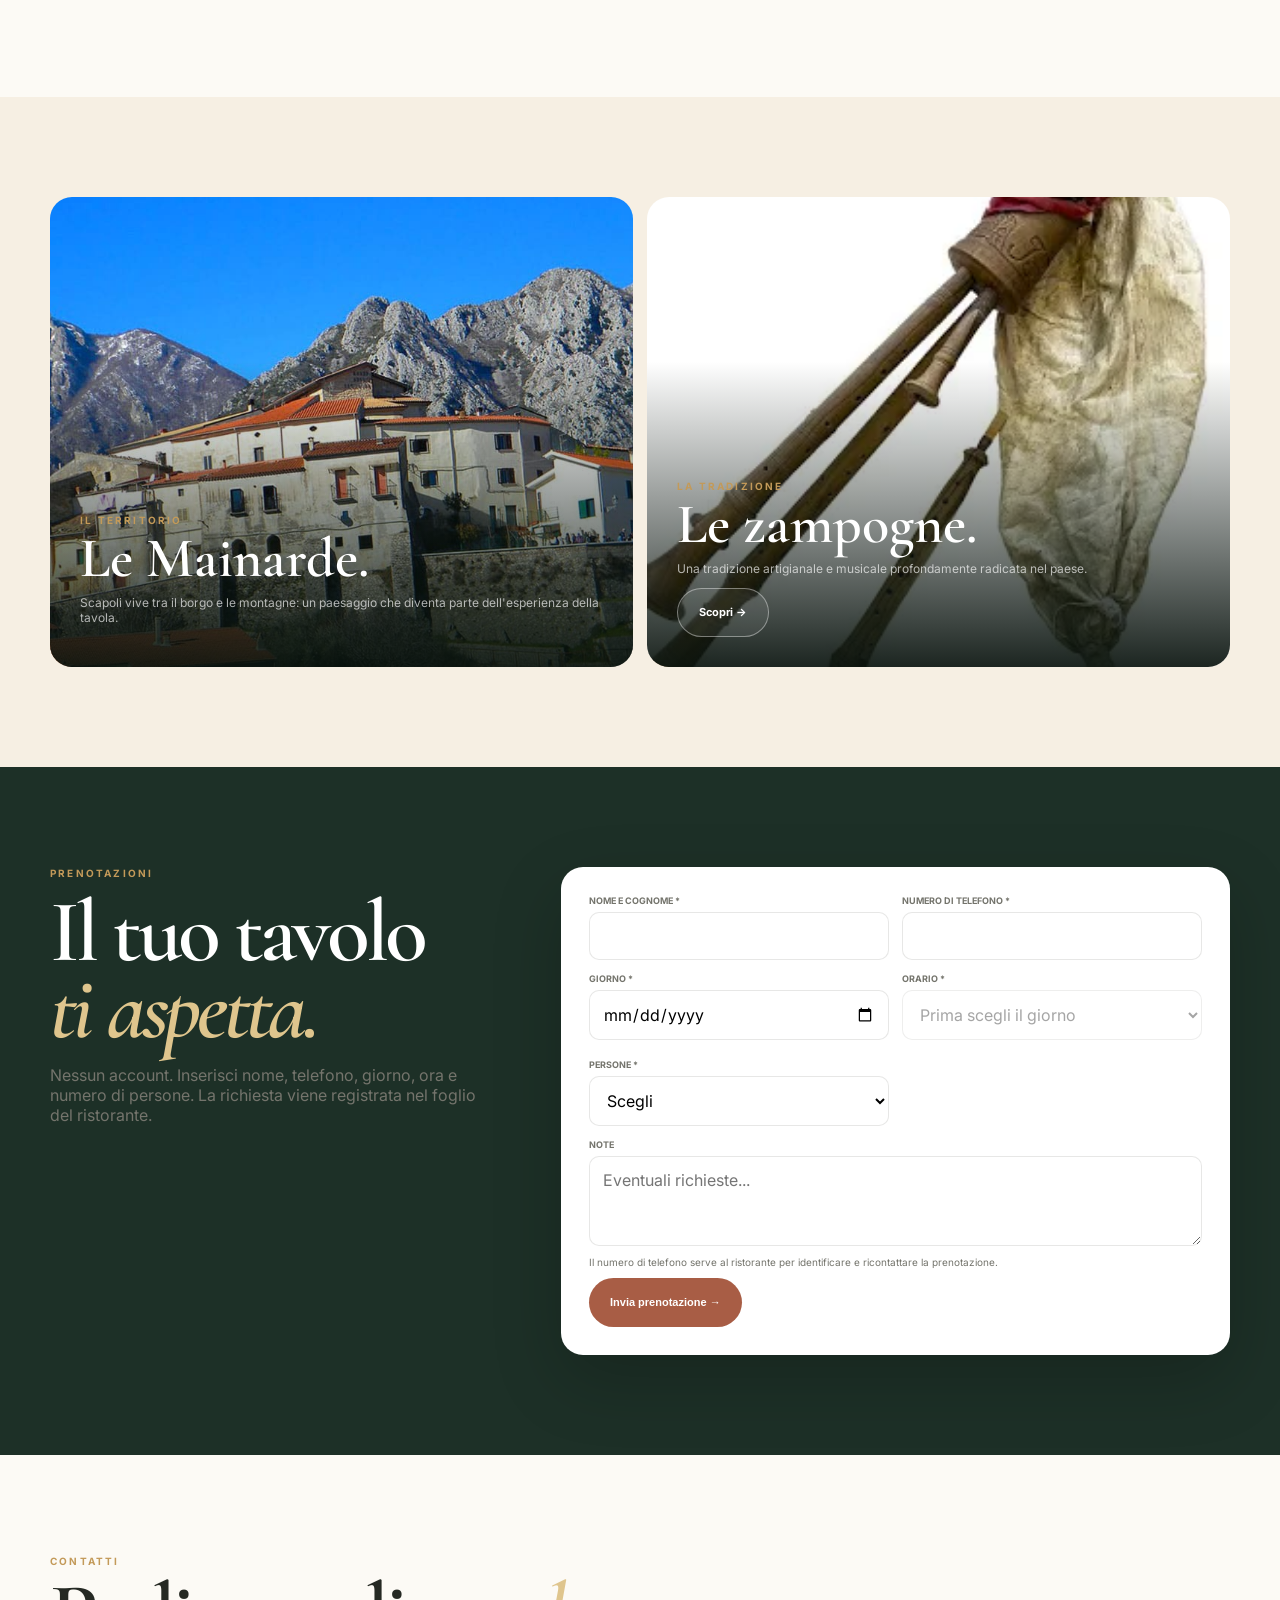
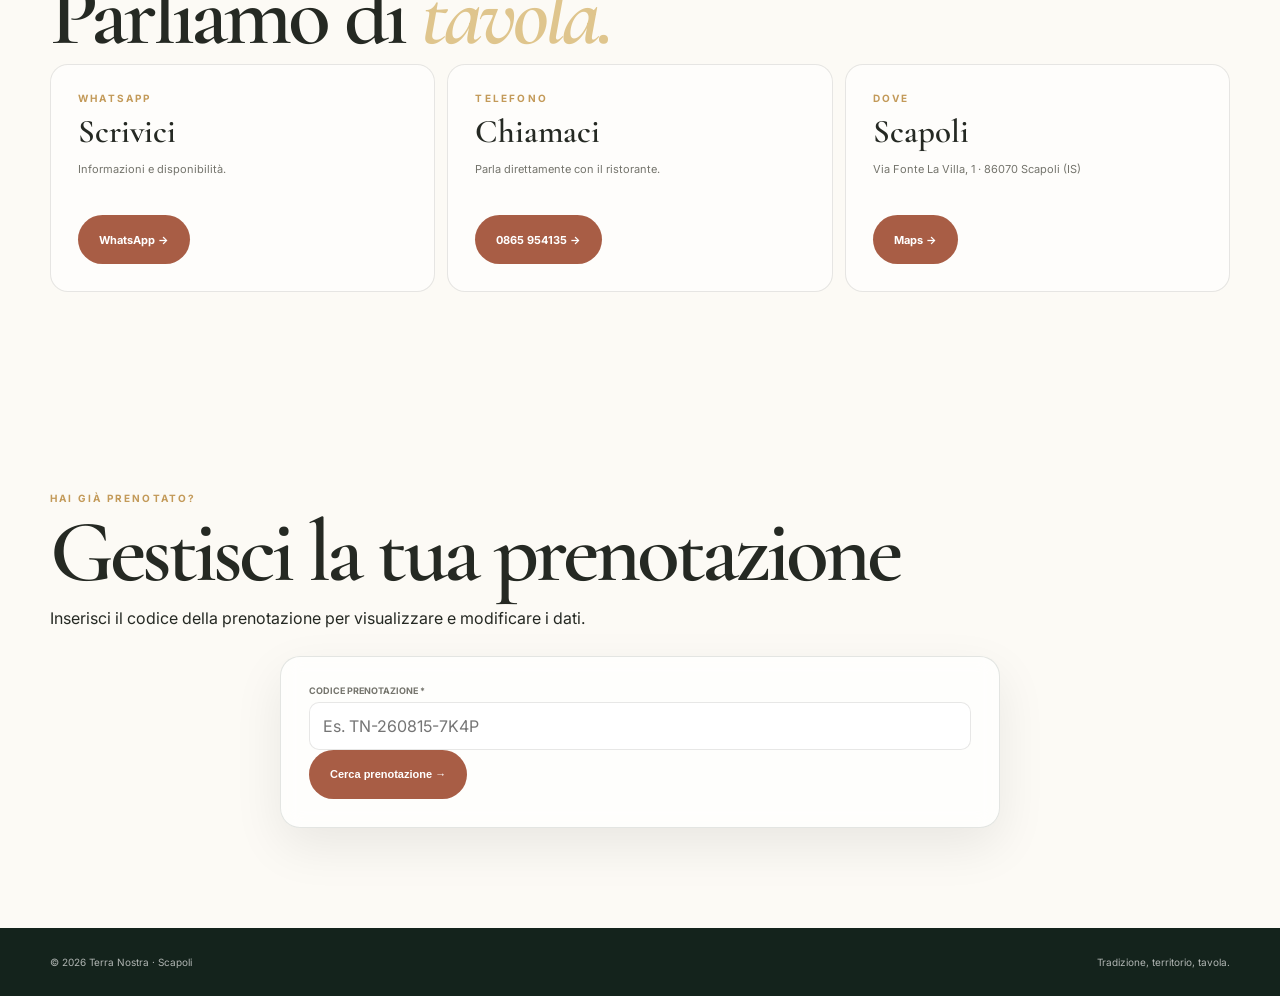
==== commit 9e0c08e3: "Add files via upload" ====
--- a/index.html
+++ b/index.html
@@ -15,17 +15,18 @@
 .menu,.culture{background:var(--cream)}.tabs{display:flex;gap:6px;overflow:auto;margin:30px 0;padding:6px;border:1px solid var(--line);border-radius:999px}.tab{border:0;background:transparent;padding:10px 15px;border-radius:999px;font-size:10px;font-weight:700;white-space:nowrap;cursor:pointer}.tab.active{background:var(--green);color:#fff}.panel{display:none}.panel.active{display:block}.menu-grid{display:grid;grid-template-columns:1fr 1fr;gap:12px}.dish{padding:22px;border:1px solid var(--line);border-radius:17px;background:#fff9;transition:.25s}.dish:hover{background:#fff;transform:translateY(-3px);box-shadow:0 18px 45px #1d302714}.dish h3{font:600 27px/1 var(--serif);margin:0 0 8px}.dish p{font-size:11px;color:var(--muted);margin:0}.badge{display:inline-block;padding:5px 8px;border-radius:999px;background:#c39a5922;color:#7a5a22;font-size:8px;font-weight:700;text-transform:uppercase;margin-bottom:10px}
 .gallery{display:grid;grid-template-columns:1.25fr .75fr .75fr;grid-auto-rows:230px;gap:12px;margin-top:35px}.gallery figure{position:relative;margin:0;overflow:hidden;border-radius:19px}.gallery figure:first-child{grid-row:span 2}.gallery figure:last-child{grid-column:span 2}.gallery img{width:100%;height:100%;object-fit:cover;transition:.6s}.gallery figure:hover img{transform:scale(1.06)}.gallery figcaption{position:absolute;left:16px;bottom:12px;color:#fff;font:600 25px var(--serif);text-shadow:0 2px 15px #000}
 .culture-grid{display:grid;grid-template-columns:1fr 1fr;gap:14px}.culture-card{position:relative;min-height:470px;overflow:hidden;border-radius:22px;color:#fff}.culture-card img{position:absolute;inset:0;width:100%;height:100%;object-fit:cover}.culture-card:after{content:"";position:absolute;inset:0;background:linear-gradient(0deg,#08120dea,transparent 65%)}.culture-text{position:absolute;z-index:1;left:30px;right:30px;bottom:30px}.culture-text h3{font:600 56px/.88 var(--serif);margin:8px 0}.culture-text p{font-size:12px;color:#fffa}
-.booking{background:var(--green);color:#fff}.booking-grid{display:grid;grid-template-columns:.8fr 1.2fr;gap:65px;align-items:start}.booking h2{margin-top:15px}.booking-card{background:#fff;color:var(--ink);padding:28px;border-radius:22px;box-shadow:0 25px 70px #0003}.form-grid{display:grid;grid-template-columns:1fr 1fr;gap:13px}.field{display:flex;flex-direction:column;gap:6px}.field.full{grid-column:1/-1}.field label{font-size:9px;font-weight:700;text-transform:uppercase;color:var(--muted)}input,select,textarea{font:inherit;width:100%;padding:13px;border:1px solid var(--line);border-radius:10px;outline:0;background:#fff}textarea{min-height:90px;resize:vertical}.note{font-size:10px;color:var(--muted)}.status{display:none;margin-top:12px;padding:12px;border-radius:10px;font-size:11px}.status.show{display:block}.ok{background:#e8f5ed;color:#20613b}.error{background:#fbeaea;color:#8a2e2e}.booking-success{display:none;margin-top:16px;padding:18px;border-radius:14px;background:#f6efe3;border:1px solid #c39a5940}.booking-success.show{display:block}.booking-code{font:700 34px/1 var(--serif);letter-spacing:.08em;color:var(--green);margin:8px 0 14px}.wa-booking{background:#208d5b;color:#fff;margin-top:10px}
+.booking{background:var(--green);color:#fff}.booking-grid{display:grid;grid-template-columns:.8fr 1.2fr;gap:65px;align-items:start}.booking h2{margin-top:15px}.booking-card{background:#fff;color:var(--ink);padding:28px;border-radius:22px;box-shadow:0 25px 70px #0003}.form-grid{display:grid;grid-template-columns:1fr 1fr;gap:13px}.field{display:flex;flex-direction:column;gap:6px}.field.full{grid-column:1/-1}.field label{font-size:9px;font-weight:700;text-transform:uppercase;color:var(--muted)}input,select,textarea{font:inherit;width:100%;padding:13px;border:1px solid var(--line);border-radius:10px;outline:0;background:#fff}textarea{min-height:90px;resize:vertical}.note{font-size:10px;color:var(--muted)}.status{display:none;margin-top:12px;padding:12px;border-radius:10px;font-size:11px}.status.show{display:block}.ok{background:#e8f5ed;color:#20613b}.error{background:#fbeaea;color:#8a2e2e}
 .contacts{display:grid;grid-template-columns:repeat(3,1fr);gap:12px}.contact{padding:27px;border:1px solid var(--line);border-radius:18px;background:#fff9}.contact h3{font:600 33px var(--serif);margin:8px 0}.contact p{font-size:11px;color:var(--muted);min-height:42px}footer{background:#14231c;color:#fffa;padding:28px 0;font-size:10px}.footer{display:flex;justify-content:space-between}.admin-link{color:#e2c58c}.floating{position:fixed;z-index:19;right:15px;bottom:15px;display:flex;gap:7px;padding:6px;border-radius:999px;background:#1d3027ed;box-shadow:0 15px 40px #0004}.floating a{width:45px;height:45px;border-radius:50%;display:grid;place-items:center;color:#fff;font-size:11px;font-weight:700}.wa{background:#208d5b}.phone{background:var(--terra)}
 @media(max-width:800px){nav{display:none}.split,.booking-grid,.culture-grid,.contacts{grid-template-columns:1fr}.menu-grid,.form-grid{grid-template-columns:1fr}.field.full{grid-column:auto}.gallery{grid-template-columns:1fr 1fr;grid-auto-rows:180px}.gallery figure:first-child{grid-column:span 2;grid-row:auto}.gallery figure:last-child{grid-column:span 2}}
 
 .manage-card{max-width:720px;margin:28px auto 0;padding:28px;border-radius:20px;background:rgba(255,255,255,.72);border:1px solid rgba(31,48,39,.12);box-shadow:0 18px 50px rgba(0,0,0,.08);backdrop-filter:blur(10px)}
 .manage-result{margin-top:18px;padding:20px;border-radius:16px;background:#f6efe3;display:grid;gap:8px}
 .manage-result[hidden]{display:none}
+.staff-link{font-size:11px;opacity:.75}.staff-link:hover{opacity:1}
 </style>
 </head>
 <body>
-<header id="header"><div class="container nav"><a class="logo" href="#home">Terra Nostra</a><nav><a href="#cucina">Cucina</a><a href="#menu">Menu</a><a href="#galleria">Foto</a><a href="#territorio">Territorio</a><a class="nav-btn" href="#prenota">Prenota</a><a class="admin-link" href="staff.html">Area dipendenti</a></nav></div></header>
+<header id="header"><div class="container nav"><a class="logo" href="#home">Terra Nostra</a><nav><a href="#cucina">Cucina</a><a href="#menu">Menu</a><a href="#galleria">Foto</a><a href="#territorio">Territorio</a><a class="nav-btn" href="#prenota">Prenota</a><a class="staff-link" href="staff.html">Area dipendenti</a></nav></div></header>
 
 <section class="hero" id="home"><img src="scapoli.jpg" alt="Scapoli e le Mainarde" fetchpriority="high"><div class="container hero-content"><div class="eyebrow">Scapoli · Cuore delle Mainarde</div><h1>Il gusto<br><em>di casa.</em></h1><p>Cucina italiana, pizza e sapori del territorio. Una tavola sincera nel cuore del Molise.</p><div class="buttons"><a class="btn primary" href="#prenota">Prenota un tavolo →</a><a class="btn outline" href="#menu">Scopri il menu</a></div></div></section>
 
@@ -45,33 +46,22 @@
 
 <section class="culture" id="territorio"><div class="container culture-grid"><article class="culture-card"><img src="scapoli.jpg" alt="Scapoli e le Mainarde" loading="lazy"><div class="culture-text"><div class="eyebrow">Il territorio</div><h3>Le Mainarde.</h3><p>Scapoli vive tra il borgo e le montagne: un paesaggio che diventa parte dell'esperienza della tavola.</p></div></article><article class="culture-card"><img src="zampogna.jpg" alt="Zampogna tradizionale di Scapoli" loading="lazy"><div class="culture-text"><div class="eyebrow">La tradizione</div><h3>Le zampogne.</h3><p>Una tradizione artigianale e musicale profondamente radicata nel paese.</p><a class="btn outline" href="https://www.museodellazampogna.it/it/" target="_blank" rel="noopener noreferrer">Scopri →</a></div></article></div></section>
 
-<section class="booking" id="prenota"><div class="container booking-grid"><div><div class="eyebrow">Prenotazioni</div><h2>Il tuo tavolo<br><em>ti aspetta.</em></h2><p class="muted">Nessun account. Inserisci nome, telefono, giorno, ora e numero di persone. La richiesta viene registrata nel foglio del ristorante.</p></div><div class="booking-card"><form id="bookingForm"><div class="form-grid"><div class="field"><label>Nome e cognome *</label><input id="name" required maxlength="100" autocomplete="name"></div><div class="field"><label>Numero di telefono *</label><input id="phone" required maxlength="25" autocomplete="tel" inputmode="tel"></div><div class="field"><label>Giorno *</label><input id="date" type="date" required></div><div class="field"><label>Orario *</label><select id="time" required><option value="">Prima scegli il giorno</option></select><div id="capacityStatus" class="note"></div></div><div class="field"><label>Persone *</label><select id="people" required><option value="">Scegli</option><option>1</option><option>2</option><option>3</option><option>4</option><option>5</option><option>6</option><option>7</option><option>8</option><option>9</option><option>10</option><option>11</option><option>12</option><option>13</option><option>14</option><option>15</option><option>16</option><option>17</option><option>18</option><option>19</option><option>20</option><option>21</option><option>22</option><option>23</option><option>24</option><option>25</option><option>26</option><option>27</option><option>28</option><option>29</option><option>30</option><option>31</option><option>32</option><option>33</option><option>34</option><option>35</option><option>36</option><option>37</option><option>38</option><option>39</option><option>40</option><option>41</option><option>42</option><option>43</option><option>44</option><option>45</option><option>46</option><option>47</option><option>48</option><option>49</option><option>50</option><option>51</option><option>52</option><option>53</option><option>54</option><option>55</option><option>56</option><option>57</option><option>58</option><option>59</option><option>60</option><option>61</option><option>62</option><option>63</option><option>64</option><option>65</option><option>66</option><option>67</option><option>68</option><option>69</option><option>70</option><option>71</option><option>72</option><option>73</option><option>74</option><option>75</option><option>76</option><option>77</option><option>78</option><option>79</option><option>80</option><option>81</option><option>82</option><option>83</option><option>84</option><option>85</option><option>86</option><option>87</option><option>88</option><option>89</option><option>90</option><option>91</option><option>92</option><option>93</option><option>94</option><option>95</option><option>96</option><option>97</option><option>98</option><option>99</option><option>100</option></select></div><div class="field full"><label>Note</label><textarea id="notes" maxlength="500" placeholder="Eventuali richieste..."></textarea></div></div><p class="note">Il numero di telefono serve al ristorante per identificare e ricontattare la prenotazione.</p><button class="btn primary" id="submit" type="submit">Invia prenotazione →</button><div id="status" class="status"></div>
-<div id="bookingSuccess" class="booking-success">
-  <div class="eyebrow">PRENOTAZIONE RICEVUTA</div>
-  <div>Il tuo codice di prenotazione è:</div>
-  <div id="bookingCode" class="booking-code"></div>
-  <div class="note">Conserva questo codice: ti servirà per gestire la prenotazione.</div>
-  <a id="whatsappBooking" class="btn wa-booking" href="#" target="_blank" rel="noopener noreferrer">
-    Invia il codice su WhatsApp →
-  </a>
-</div>
-</form></div></div></section>
+<section class="booking" id="prenota"><div class="container booking-grid"><div><div class="eyebrow">Prenotazioni</div><h2>Il tuo tavolo<br><em>ti aspetta.</em></h2><p class="muted">Nessun account. Inserisci nome, telefono, giorno, ora e numero di persone. La richiesta viene registrata nel foglio del ristorante.</p></div><div class="booking-card"><form id="bookingForm"><div class="form-grid"><div class="field"><label>Nome e cognome *</label><input id="name" required maxlength="100" autocomplete="name"></div><div class="field"><label>Numero di telefono *</label><input id="phone" required maxlength="25" autocomplete="tel" inputmode="tel"></div><div class="field"><label>Giorno *</label><input id="date" type="date" required></div><div class="field"><label>Orario *</label><select id="time" required><option value="">Prima scegli il giorno</option></select><div id="capacityStatus" class="note"></div></div><div class="field"><label>Persone *</label><select id="people" required><option value="">Scegli</option><option>1</option><option>2</option><option>3</option><option>4</option><option>5</option><option>6</option><option>7</option><option>8</option><option>9</option><option>10</option><option>11</option><option>12</option><option>13</option><option>14</option><option>15</option><option>16</option><option>17</option><option>18</option><option>19</option><option>20</option><option>21</option><option>22</option><option>23</option><option>24</option><option>25</option><option>26</option><option>27</option><option>28</option><option>29</option><option>30</option><option>31</option><option>32</option><option>33</option><option>34</option><option>35</option><option>36</option><option>37</option><option>38</option><option>39</option><option>40</option><option>41</option><option>42</option><option>43</option><option>44</option><option>45</option><option>46</option><option>47</option><option>48</option><option>49</option><option>50</option><option>51</option><option>52</option><option>53</option><option>54</option><option>55</option><option>56</option><option>57</option><option>58</option><option>59</option><option>60</option><option>61</option><option>62</option><option>63</option><option>64</option><option>65</option><option>66</option><option>67</option><option>68</option><option>69</option><option>70</option><option>71</option><option>72</option><option>73</option><option>74</option><option>75</option><option>76</option><option>77</option><option>78</option><option>79</option><option>80</option><option>81</option><option>82</option><option>83</option><option>84</option><option>85</option><option>86</option><option>87</option><option>88</option><option>89</option><option>90</option><option>91</option><option>92</option><option>93</option><option>94</option><option>95</option><option>96</option><option>97</option><option>98</option><option>99</option><option>100</option></select></div><div class="field full"><label>Note</label><textarea id="notes" maxlength="500" placeholder="Eventuali richieste..."></textarea></div></div><p class="note">Il numero di telefono serve al ristorante per identificare e ricontattare la prenotazione.</p><button class="btn primary" id="submit" type="submit">Invia prenotazione →</button><div id="status" class="status"></div></form></div></div></section>
 
 <section><div class="container"><div class="eyebrow">Contatti</div><h2>Parliamo di <em>tavola.</em></h2><div class="contacts"><div class="contact"><div class="eyebrow">WhatsApp</div><h3>Scrivici</h3><p>Informazioni e disponibilità.</p><a class="btn primary" href="https://wa.me/390865954135?text=Ciao!%20Vorrei%20informazioni%20per%20prenotare%20un%20tavolo%20da%20Terra%20Nostra" target="_blank" rel="noopener noreferrer">WhatsApp →</a></div><div class="contact"><div class="eyebrow">Telefono</div><h3>Chiamaci</h3><p>Parla direttamente con il ristorante.</p><a class="btn primary" href="tel:+390865954135">0865 954135 →</a></div><div class="contact"><div class="eyebrow">Dove</div><h3>Scapoli</h3><p>Via Fonte La Villa, 1 · 86070 Scapoli (IS)</p><a class="btn primary" href="https://www.google.com/maps/search/?api=1&query=Terra%20Nostra%20Via%20Fonte%20La%20Villa%201%20Scapoli" target="_blank" rel="noopener noreferrer">Maps →</a></div></div></div></section>
 
 
-
-<section class="booking manage-booking" id="gestisci">
+<section id="manageBooking" class="section">
   <div class="container">
     <div class="eyebrow">Hai già prenotato?</div>
-    <h2>Gestisci la tua<br><em>prenotazione.</em></h2>
-    <p class="muted">Inserisci il codice ricevuto dopo la prenotazione per modificare i dati.</p>
+    <h2>Gestisci la tua prenotazione</h2>
+    <p class="section-intro">Inserisci il codice della prenotazione per visualizzare e modificare i dati.</p>
 
     <div class="manage-card">
       <div class="field">
         <label for="manageCode">Codice prenotazione *</label>
         <input id="manageCode" type="text" maxlength="30"
-               placeholder="Es. TN-260815-7K4P" autocomplete="off" required>
+               placeholder="Es. TN-260815-7K4P" required>
       </div>
 
       <button class="btn primary" id="checkBooking" type="button">
@@ -82,38 +72,36 @@
 
       <form id="editBookingForm" class="manage-result" hidden>
         <div class="field">
-          <label>Nome e cognome *</label>
-          <input id="editName" required maxlength="100">
+          <label for="editName">Nome e cognome *</label>
+          <input id="editName" maxlength="100" required>
         </div>
 
         <div class="field">
-          <label>Numero di telefono *</label>
-          <input id="editPhone" required maxlength="25" inputmode="tel">
+          <label for="editPhone">Numero di telefono *</label>
+          <input id="editPhone" type="tel" maxlength="25" required>
         </div>
 
         <div class="field">
-          <label>Data *</label>
+          <label for="editDate">Data *</label>
           <input id="editDate" type="date" required>
         </div>
 
         <div class="field">
-          <label>Orario *</label>
+          <label for="editTime">Orario *</label>
           <select id="editTime" required></select>
         </div>
 
         <div class="field">
-          <label>Persone *</label>
+          <label for="editPeople">Numero di persone *</label>
           <select id="editPeople" required></select>
         </div>
 
         <div class="field">
-          <label>Note *</label>
-          <textarea id="editNotes" required maxlength="500"></textarea>
+          <label for="editNotes">Note *</label>
+          <textarea id="editNotes" maxlength="500" required></textarea>
         </div>
 
-        <div class="notice">
-          Stato prenotazione: <strong id="manageStateOut">—</strong>
-        </div>
+        <div><strong>Stato:</strong> <span id="manageStateOut"></span></div>
 
         <button class="btn primary" id="saveBooking" type="submit">
           Salva modifiche
@@ -282,7 +270,7 @@
   }
 
   if(!time){
-    statusBox.textContent="Seleziona l’orario.";
+    statusBox.textContent="Seleziona un orario disponibile.";
     statusBox.className="status show error";
     return;
   }
@@ -297,7 +285,7 @@
   const weekday=day.getDay();
 
   if(weekday===5){
-    statusBox.textContent=CLOSED_MESSAGE;
+    statusBox.textContent="Il ristorante è chiuso il venerdì.";
     statusBox.className="status show error";
     return;
   }
@@ -323,109 +311,37 @@
   submitButton.disabled=true;
   submitButton.textContent="Invio in corso…";
   statusBox.className="status";
-  document.getElementById("bookingSuccess").classList.remove("show");
-
-  const payload={
+
+  const body=new URLSearchParams({
     name:nameInput.value.trim(),
     phone:phoneInput.value.trim(),
-    date:value,
+    date:dateInput.value,
     time:time,
     people:String(people),
     notes:notesInput.value.trim(),
     website:""
-  };
+  });
 
   try{
-    const data=await createReservationJsonp(payload);
-
-    if(!data || !data.ok){
-      throw new Error((data && data.error) || "Non è stato possibile registrare la prenotazione.");
-    }
+    const response=await fetch(GOOGLE_SCRIPT_URL,{
+      method:"POST",
+      mode:"no-cors",
+      body:body
+    });
 
     this.reset();
     updateBookingTimes();
-
-    const code=String(data.code||"");
-    document.getElementById("bookingCode").textContent=code;
-
-    const message=[
-      "Ciao! Ho effettuato una prenotazione da Terra Nostra.",
-      "",
-      "Codice prenotazione: "+code,
-      "Data: "+value.split("-").reverse().join("/"),
-      "Ora: "+time,
-      "Persone: "+people,
-      "",
-      "Conservo questo codice per la prenotazione."
-    ].join("\n");
-
-    document.getElementById("whatsappBooking").href=
-      "https://wa.me/?text="+encodeURIComponent(message);
-
-    document.getElementById("bookingSuccess").classList.add("show");
-
-    statusBox.textContent="✓ Prenotazione effettuata!";
+    statusBox.textContent="✓ Prenotazione effettuata! Ti ricontatteremo al numero indicato per confermare il tavolo.";
     statusBox.className="status show ok";
-
-    document.getElementById("bookingSuccess").scrollIntoView({
-      behavior:"smooth",
-      block:"center"
-    });
-
   }catch(err){
     console.error(err);
-    statusBox.textContent=err.message || "Non è stato possibile inviare la prenotazione. Riprova tra poco.";
+    statusBox.textContent="Non è stato possibile inviare la prenotazione. Riprova tra poco.";
     statusBox.className="status show error";
   }finally{
     submitButton.disabled=false;
     submitButton.textContent="Invia prenotazione →";
   }
 });
-
-
-function createReservationJsonp(payload){
-  return new Promise((resolve,reject)=>{
-    const callbackName="terraNostraBooking_"+Date.now()+"_"+Math.floor(Math.random()*100000);
-
-    const script=document.createElement("script");
-    const params=new URLSearchParams({
-      action:"createReservation",
-      callback:callbackName,
-      name:payload.name,
-      phone:payload.phone,
-      date:payload.date,
-      time:payload.time,
-      people:payload.people,
-      notes:payload.notes,
-      website:""
-    });
-
-    const cleanup=()=>{
-      try{ delete window[callbackName]; }catch(_){}
-      script.remove();
-    };
-
-    const timer=setTimeout(()=>{
-      cleanup();
-      reject(new Error("Il server non ha risposto. Riprova tra poco."));
-    },15000);
-
-    window[callbackName]=(data)=>{
-      clearTimeout(timer);
-      cleanup();
-      resolve(data);
-    };
-
-    script.onerror=()=>{
-      clearTimeout(timer);
-      cleanup();
-      reject(new Error("Errore di collegamento con il sistema di prenotazione."));
-    };
-
-    script.src=GOOGLE_SCRIPT_URL+"?"+params.toString();
-    document.head.appendChild(script);
-  });
-}
 
 function manageAllowedTimes(dateValue){
   if(!dateValue) return [];
@@ -480,86 +396,23 @@
   if(selectedPeople) select.value=String(selectedPeople);
 }
 
-function lookupPublicBooking(code){
-  return new Promise((resolve,reject)=>{
-    const callbackName="terraNostraLookup_"+Date.now()+"_"+Math.floor(Math.random()*100000);
-    const script=document.createElement("script");
-
-    const params=new URLSearchParams({
+async function lookupPublicBooking(code){
+  const response=await fetch(GOOGLE_SCRIPT_URL,{
+    method:"POST",
+    body:new URLSearchParams({
       action:"lookup",
-      callback:callbackName,
       code:code
-    });
-
-    const cleanup=()=>{
-      try{ delete window[callbackName]; }catch(_){}
-      script.remove();
-    };
-
-    const timer=setTimeout(()=>{
-      cleanup();
-      reject(new Error("Il server non ha risposto. Riprova tra poco."));
-    },15000);
-
-    window[callbackName]=(result)=>{
-      clearTimeout(timer);
-      cleanup();
-      resolve(result);
-    };
-
-    script.onerror=()=>{
-      clearTimeout(timer);
-      cleanup();
-      reject(new Error("Errore di collegamento con il sistema di prenotazione."));
-    };
-
-    script.src=GOOGLE_SCRIPT_URL+"?"+params.toString();
-    document.head.appendChild(script);
+    })
   });
-}
-
-function updatePublicBooking(data){
-  return new Promise((resolve,reject)=>{
-    const callbackName="terraNostraUpdate_"+Date.now()+"_"+Math.floor(Math.random()*100000);
-    const script=document.createElement("script");
-
-    const params=new URLSearchParams({
-      action:"updatePublic",
-      callback:callbackName,
-      code:data.code,
-      name:data.name,
-      phone:data.phone,
-      date:data.date,
-      time:data.time,
-      people:String(data.people),
-      notes:data.notes
-    });
-
-    const cleanup=()=>{
-      try{ delete window[callbackName]; }catch(_){}
-      script.remove();
-    };
-
-    const timer=setTimeout(()=>{
-      cleanup();
-      reject(new Error("Il server non ha risposto. Riprova tra poco."));
-    },15000);
-
-    window[callbackName]=(result)=>{
-      clearTimeout(timer);
-      cleanup();
-      resolve(result);
-    };
-
-    script.onerror=()=>{
-      clearTimeout(timer);
-      cleanup();
-      reject(new Error("Errore di collegamento con il sistema di prenotazione."));
-    };
-
-    script.src=GOOGLE_SCRIPT_URL+"?"+params.toString();
-    document.head.appendChild(script);
+  return await response.json();
+}
+
+async function updatePublicBooking(data){
+  const response=await fetch(GOOGLE_SCRIPT_URL,{
+    method:"POST",
+    body:new URLSearchParams(data)
   });
+  return await response.json();
 }
 
 document.getElementById("checkBooking")?.addEventListener("click",async()=>{
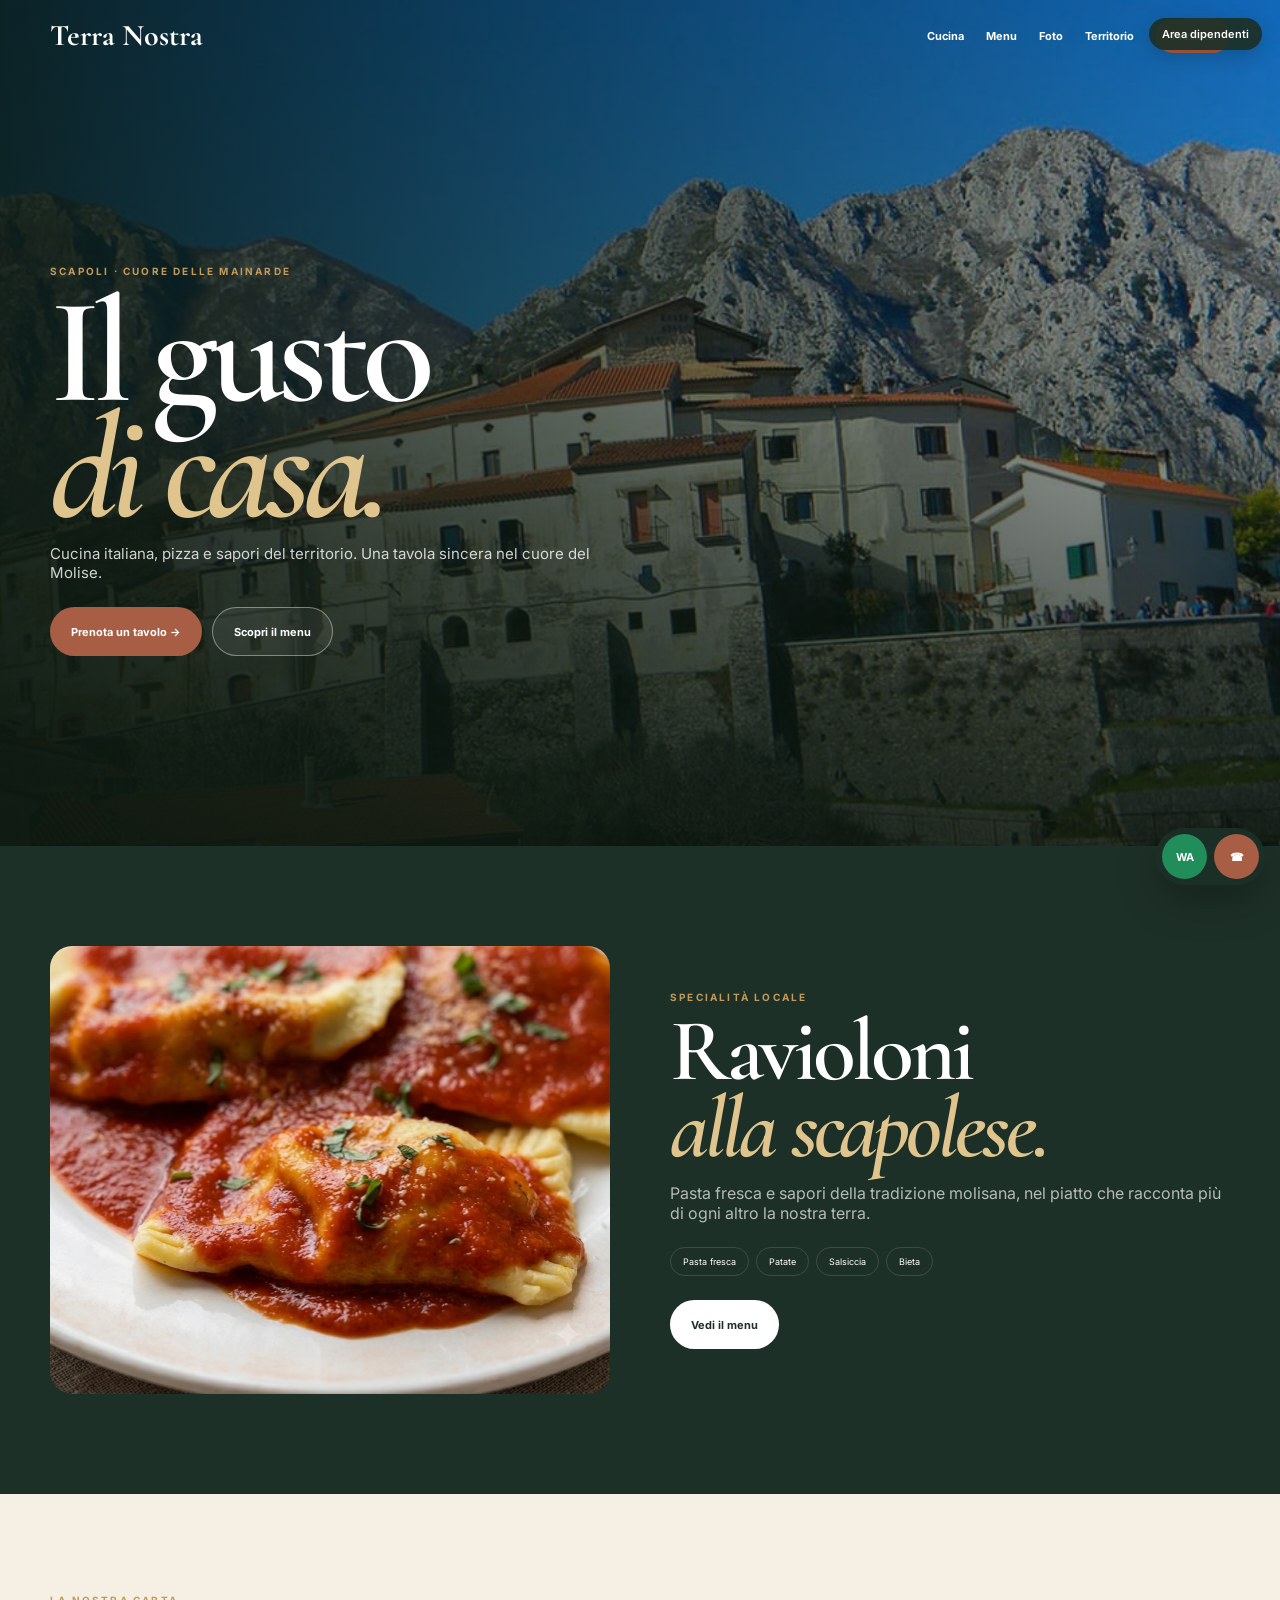
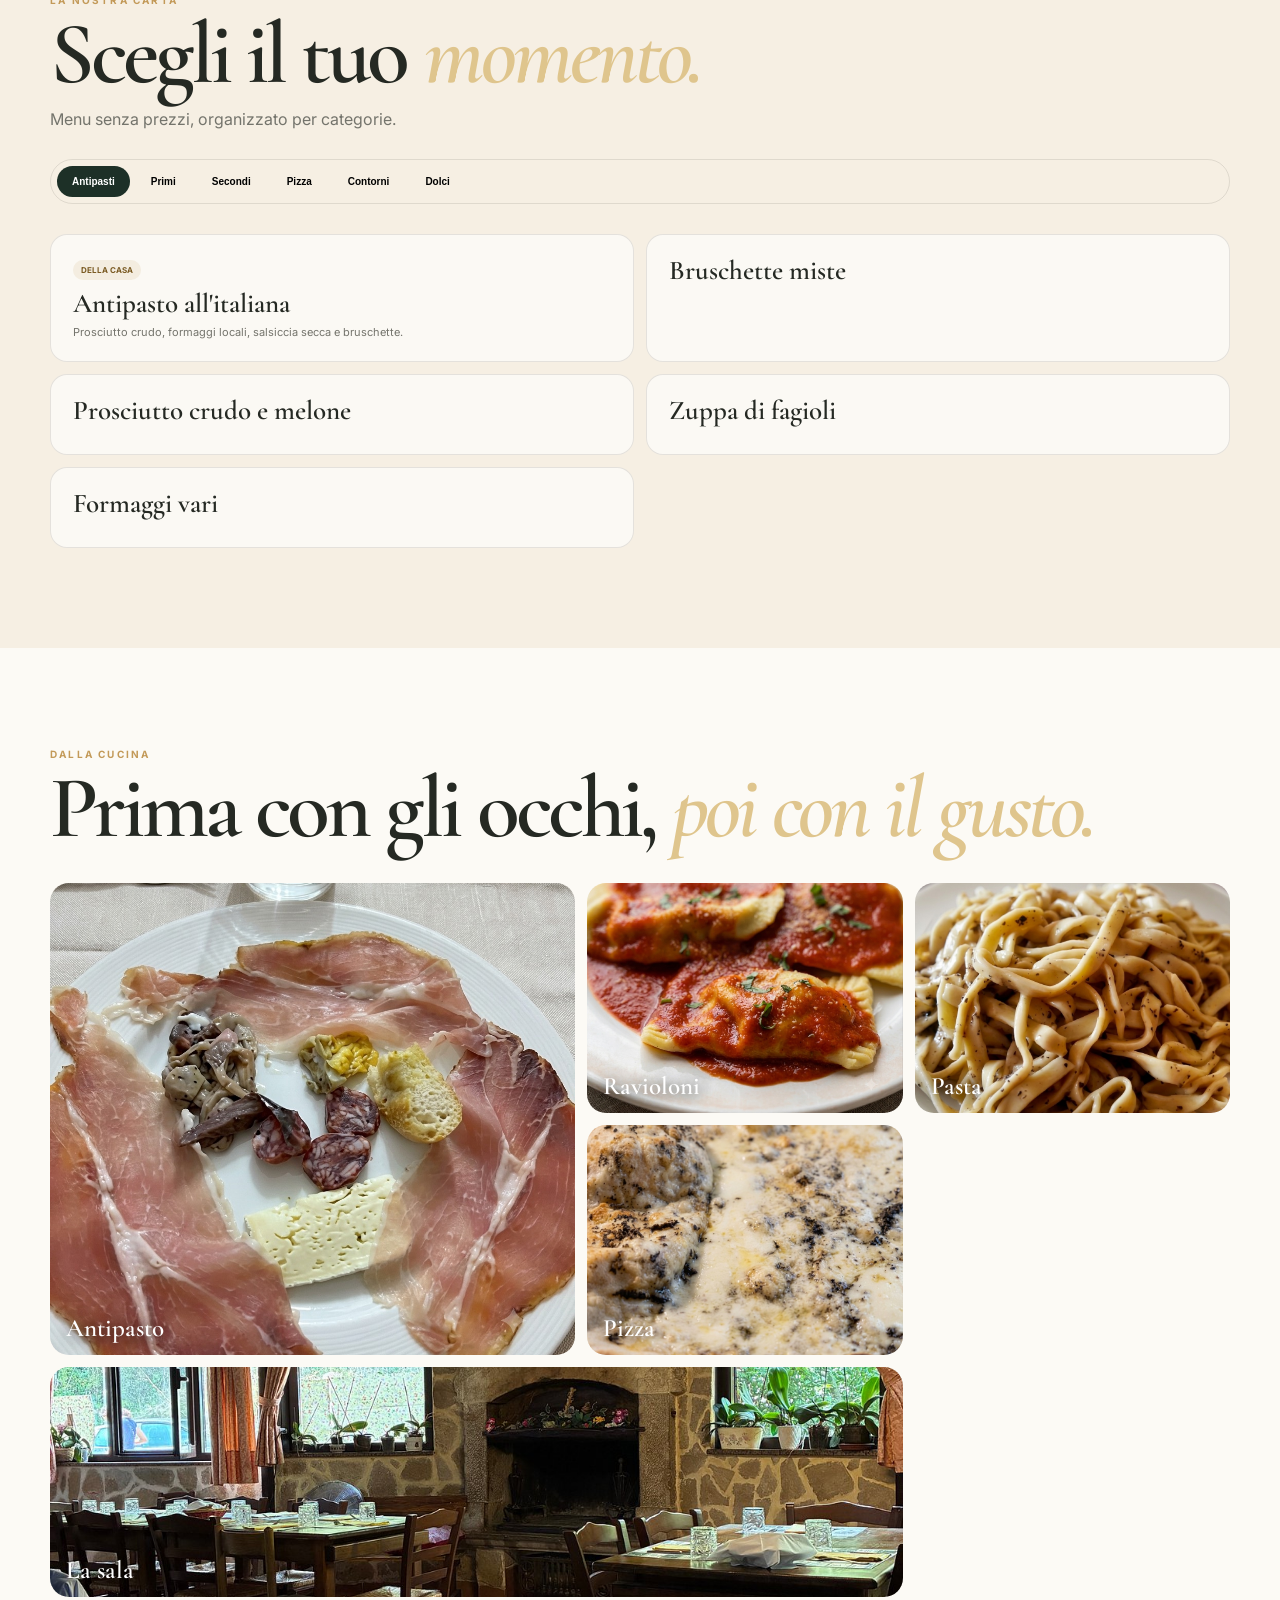
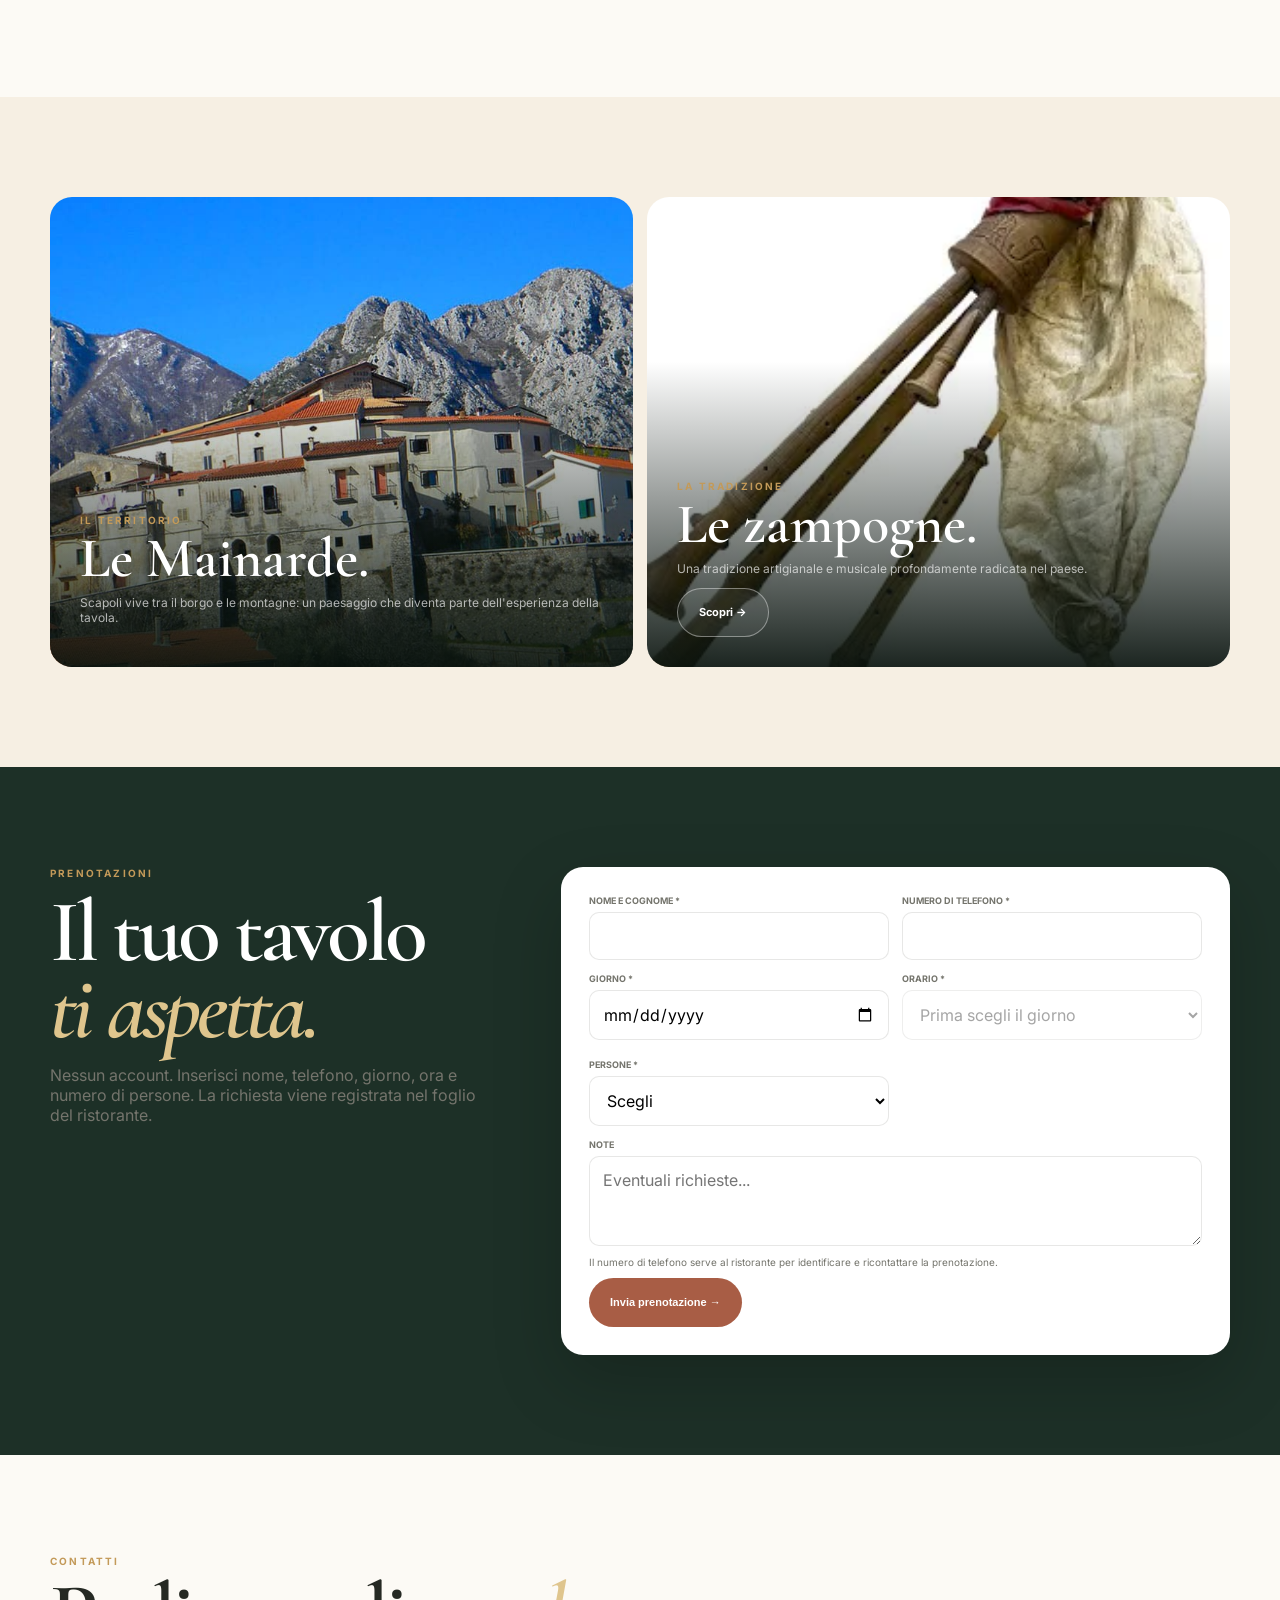
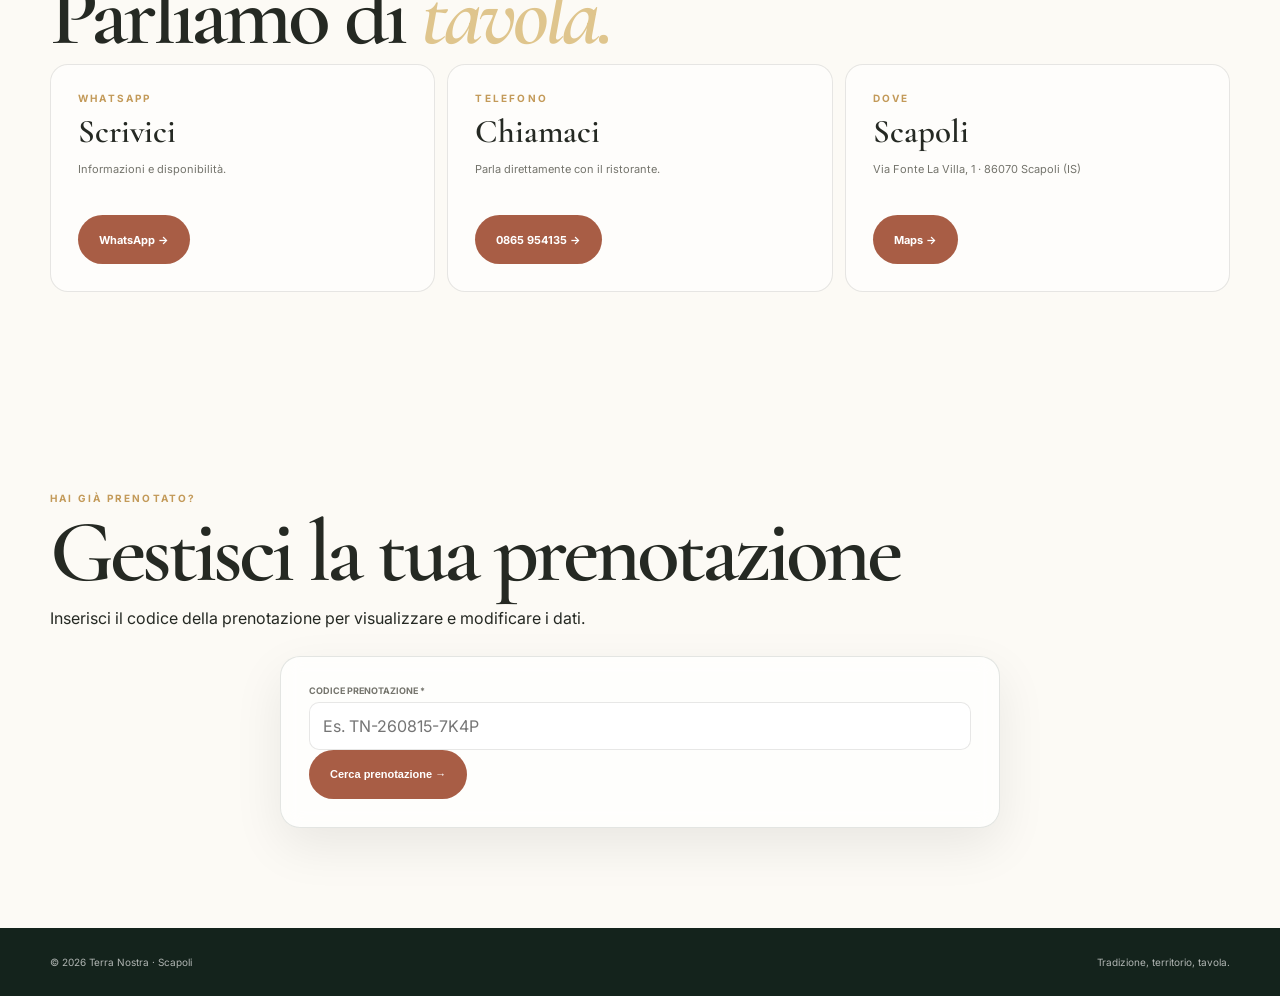
==== commit e7447dfc: "Add files via upload" ====
--- a/index.html
+++ b/index.html
@@ -22,11 +22,26 @@
 .manage-card{max-width:720px;margin:28px auto 0;padding:28px;border-radius:20px;background:rgba(255,255,255,.72);border:1px solid rgba(31,48,39,.12);box-shadow:0 18px 50px rgba(0,0,0,.08);backdrop-filter:blur(10px)}
 .manage-result{margin-top:18px;padding:20px;border-radius:16px;background:#f6efe3;display:grid;gap:8px}
 .manage-result[hidden]{display:none}
-.staff-link{font-size:11px;opacity:.75}.staff-link:hover{opacity:1}
+
+.staff-fixed{
+  position:fixed;
+  top:18px;
+  right:18px;
+  z-index:9999;
+  padding:9px 13px;
+  border-radius:999px;
+  background:rgba(29,48,39,.92);
+  color:#fff!important;
+  font:600 11px Inter,Arial,sans-serif;
+  box-shadow:0 6px 20px rgba(0,0,0,.18);
+}
+@media(max-width:800px){
+  .staff-fixed{top:16px;right:14px;padding:8px 11px;font-size:10px}
+}
 </style>
 </head>
-<body>
-<header id="header"><div class="container nav"><a class="logo" href="#home">Terra Nostra</a><nav><a href="#cucina">Cucina</a><a href="#menu">Menu</a><a href="#galleria">Foto</a><a href="#territorio">Territorio</a><a class="nav-btn" href="#prenota">Prenota</a><a class="staff-link" href="staff.html">Area dipendenti</a></nav></div></header>
+<body><a class="staff-fixed" href="staff.html">Area dipendenti</a>
+<header id="header"><div class="container nav"><a class="logo" href="#home">Terra Nostra</a><nav><a href="#cucina">Cucina</a><a href="#menu">Menu</a><a href="#galleria">Foto</a><a href="#territorio">Territorio</a><a class="nav-btn" href="#prenota">Prenota</a></nav></div></header>
 
 <section class="hero" id="home"><img src="scapoli.jpg" alt="Scapoli e le Mainarde" fetchpriority="high"><div class="container hero-content"><div class="eyebrow">Scapoli · Cuore delle Mainarde</div><h1>Il gusto<br><em>di casa.</em></h1><p>Cucina italiana, pizza e sapori del territorio. Una tavola sincera nel cuore del Molise.</p><div class="buttons"><a class="btn primary" href="#prenota">Prenota un tavolo →</a><a class="btn outline" href="#menu">Scopri il menu</a></div></div></section>
 
